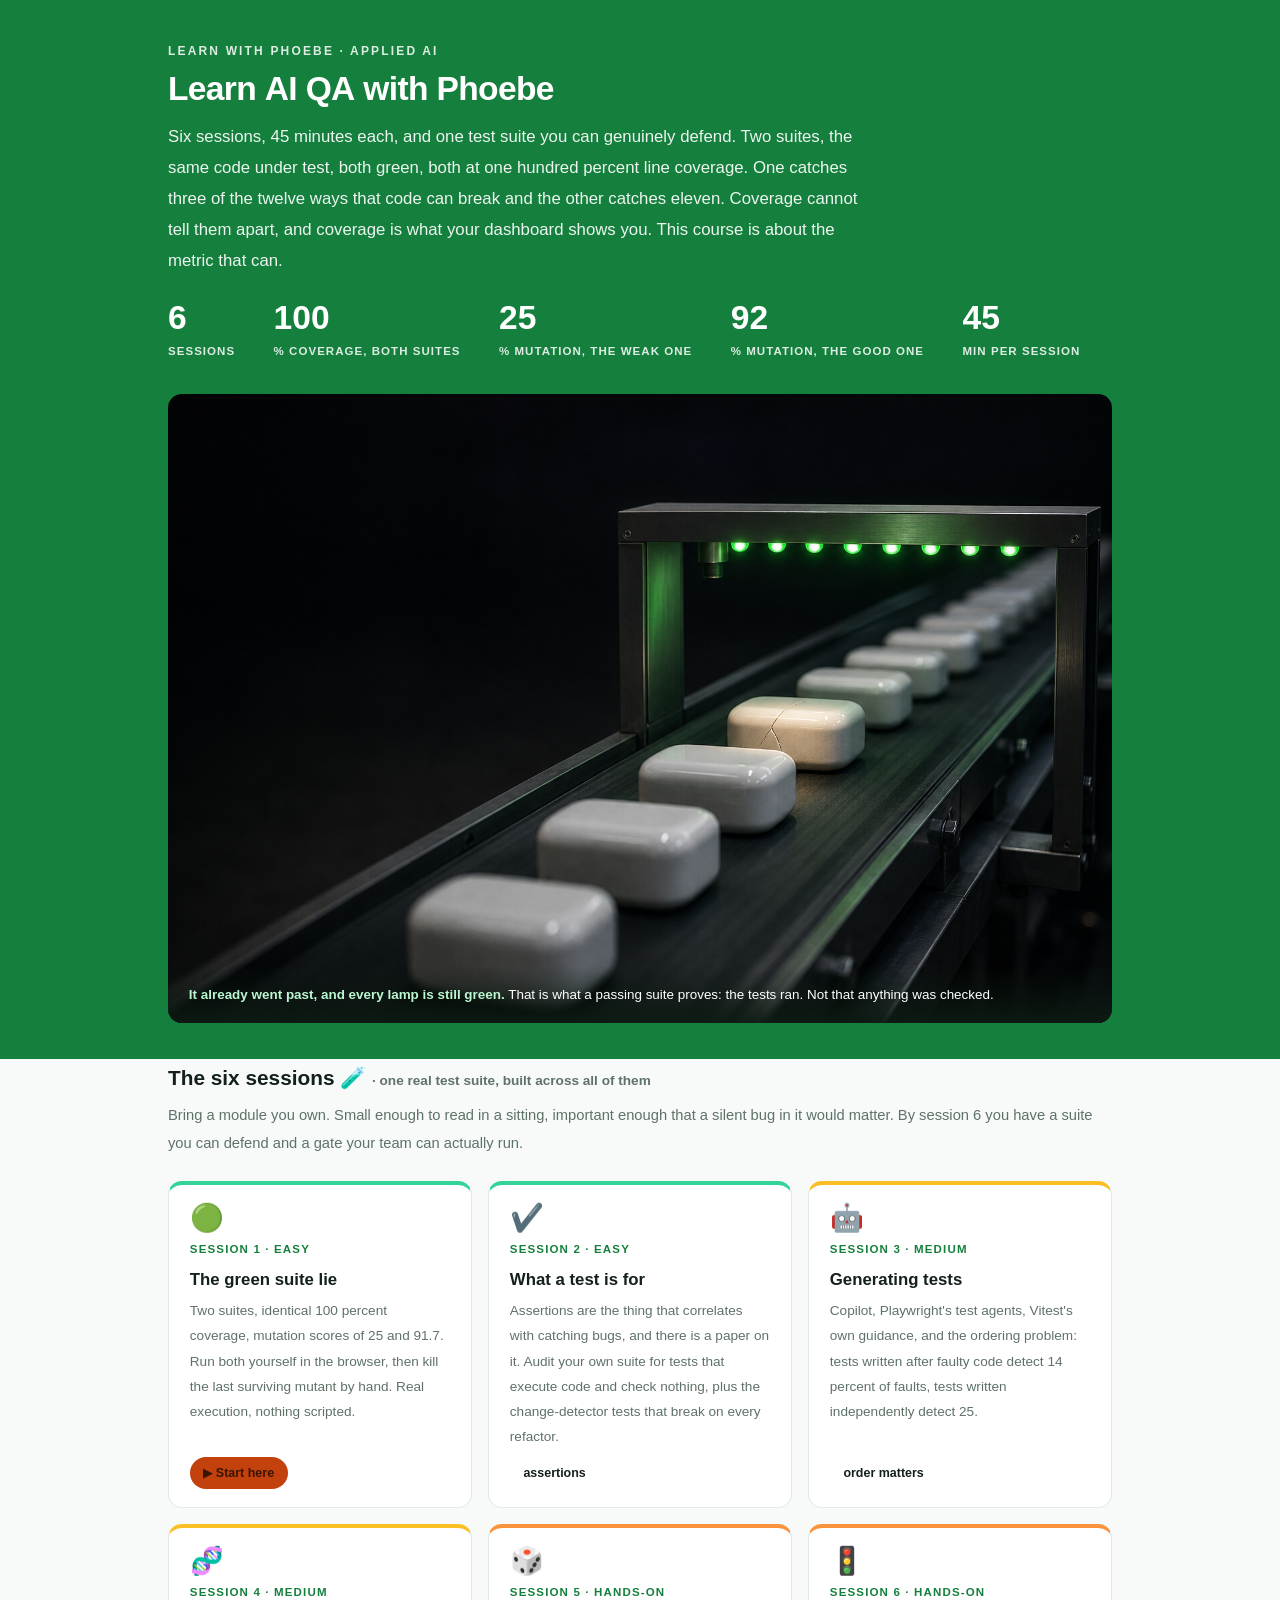
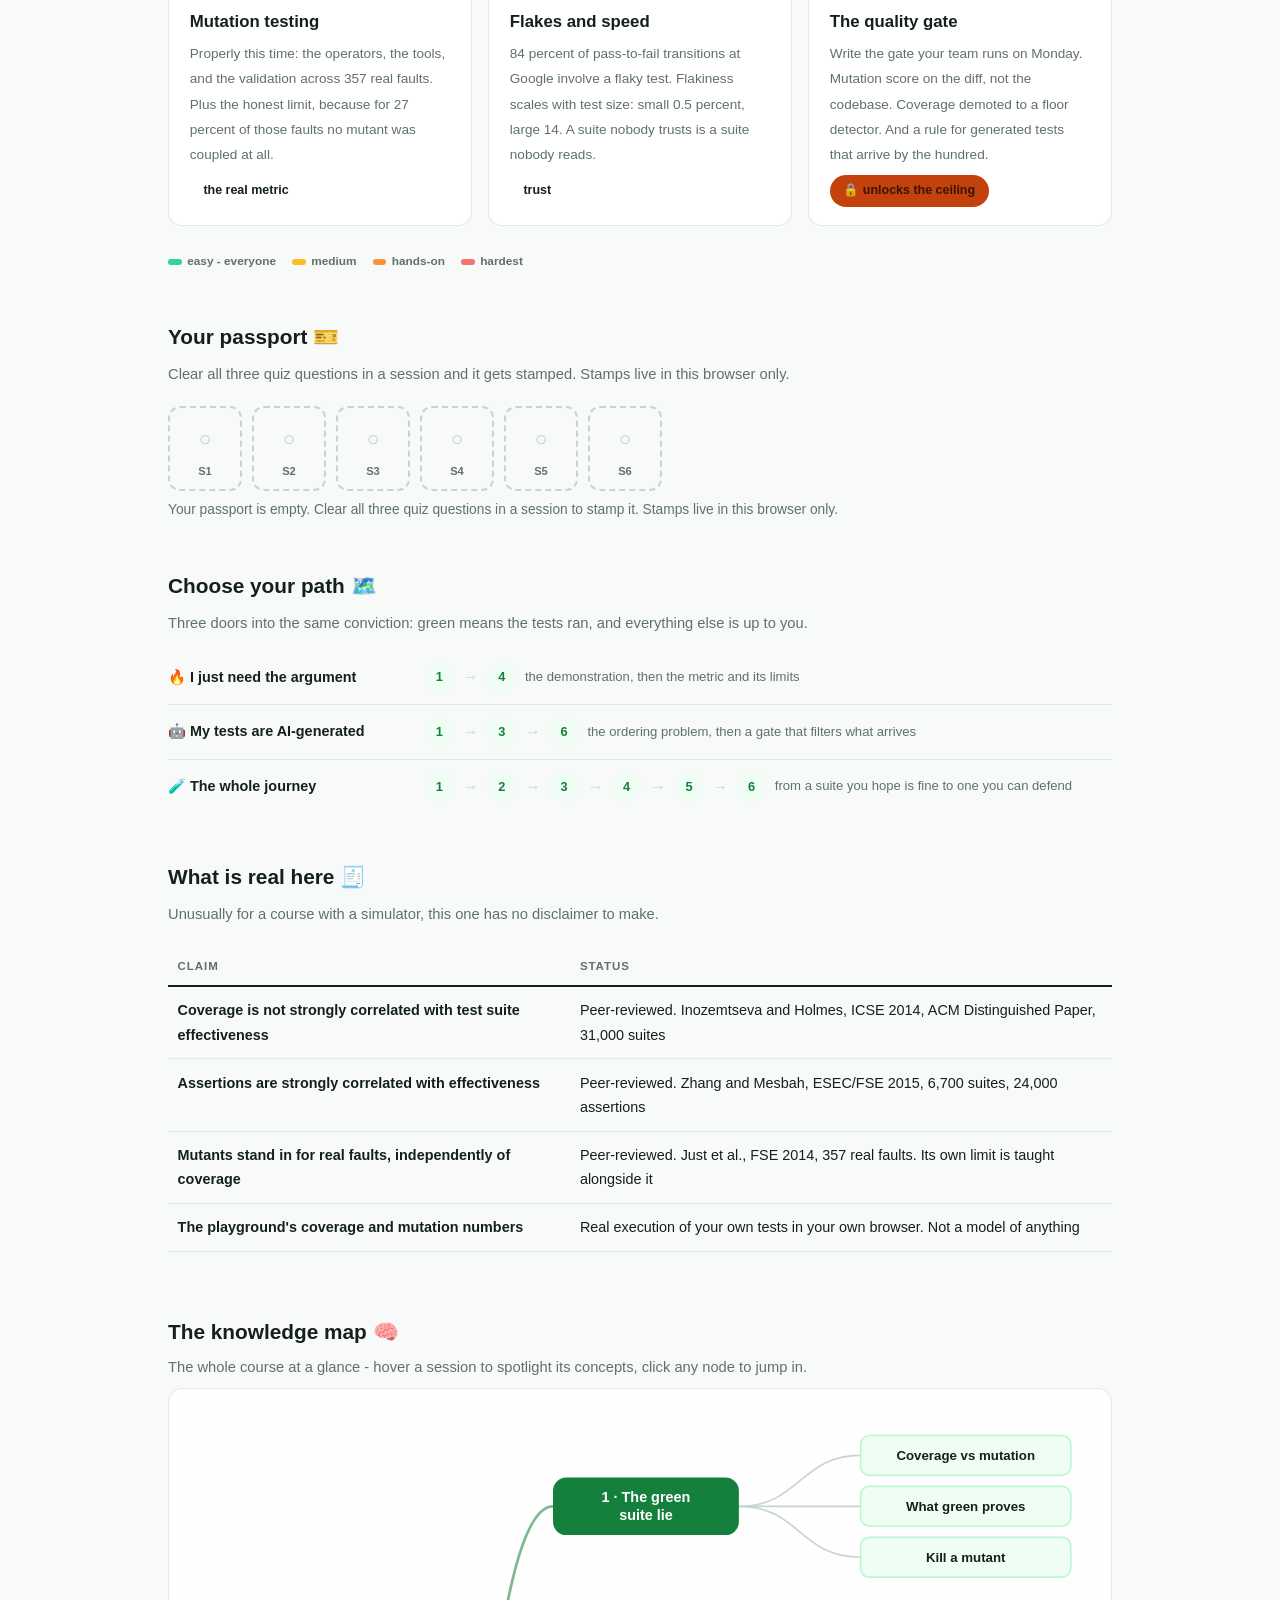
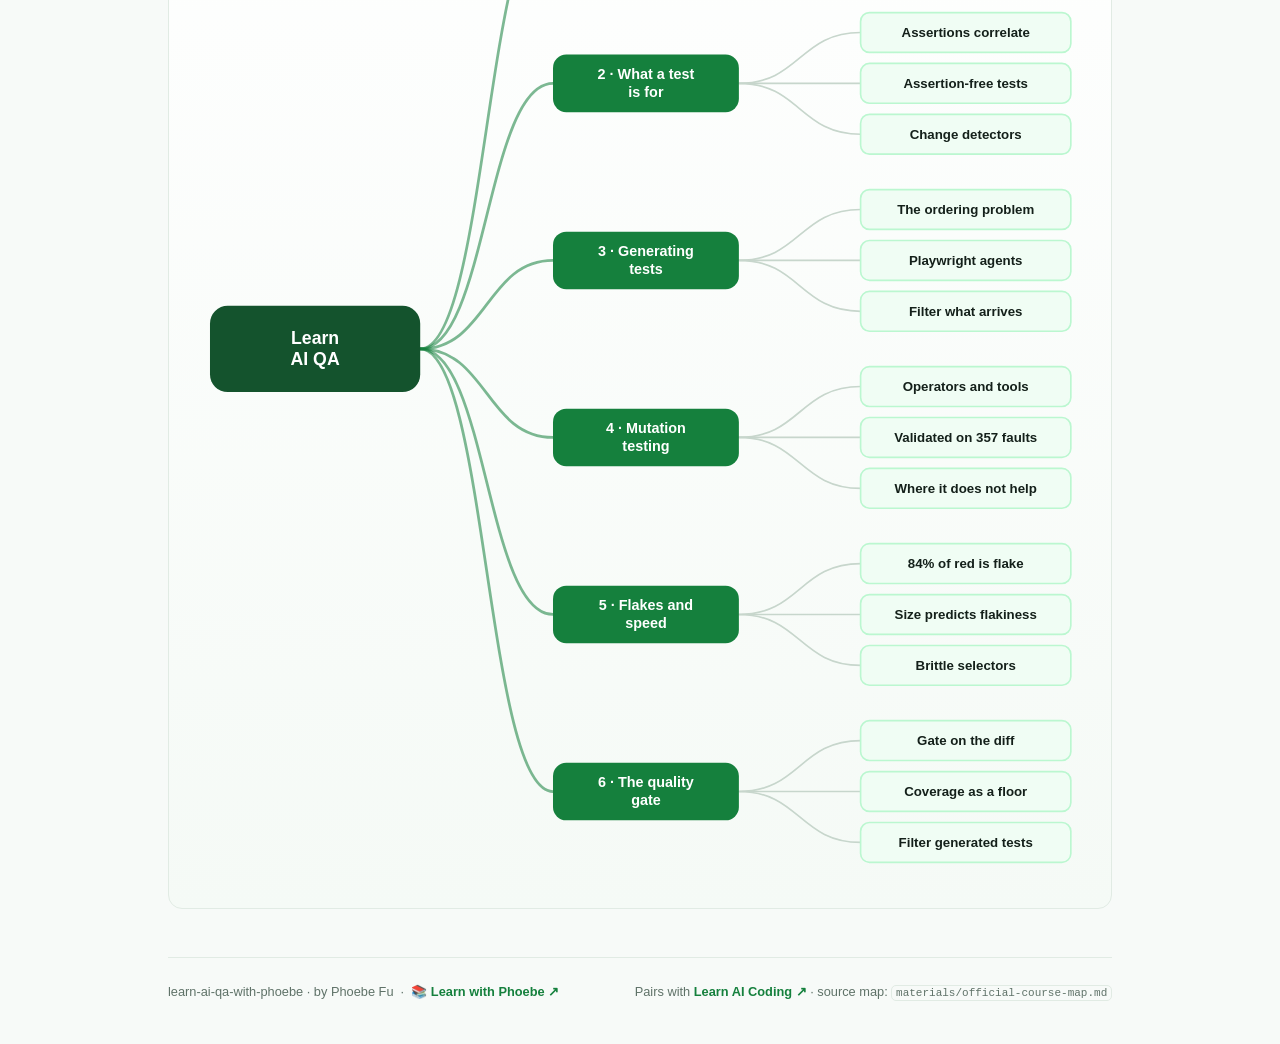
==== index.html @ 1905fdbf "Style .mono and .callout.warn, which markup used but no stylesheet defined An estate-wide sweep for " ====
<!DOCTYPE html>
<html lang="en">
<head>
<meta charset="UTF-8">
<meta name="viewport" content="width=device-width, initial-scale=1.0">
<!-- social:start -->
<meta name="description" content="Six sessions, one test suite you can actually defend. Two suites, identical 100 percent coverage, mutation scores of 25 and 92. Run real mutation testing in your browser. Free, by Phoebe Fu.">
<meta property="og:type" content="website">
<meta property="og:site_name" content="Learn with Phoebe">
<meta property="og:title" content="Learn AI QA with Phoebe">
<meta property="og:description" content="Six sessions, one test suite you can defend. Real mutation testing in your browser, no simulation.">
<meta property="og:url" content="https://phoebefu6.github.io/learn-ai-qa-with-phoebe/">
<meta property="og:image" content="https://phoebefu6.github.io/learn-ai-qa-with-phoebe/assets/og-cover.png">
<meta property="og:image:width" content="1200">
<meta property="og:image:height" content="630">
<meta name="twitter:card" content="summary_large_image">
<meta name="twitter:title" content="Learn AI QA with Phoebe">
<meta name="twitter:description" content="Identical coverage, wildly different suites. Run real mutation testing yourself.">
<meta name="twitter:image" content="https://phoebefu6.github.io/learn-ai-qa-with-phoebe/assets/og-cover.png">
<!-- social:end -->
<title>Learn AI QA with Phoebe</title>
<link rel="stylesheet" href="assets/style.css?v=3">
<style>

  .stats-row { display: flex; gap: 2.4rem; margin-top: 1.5rem; flex-wrap: wrap; }
  .stat b { display: block; font-size: 2.1rem; font-weight: 800; line-height: 1.05; font-variant-numeric: tabular-nums; }
  .stat span { font-size: .72rem; opacity: .85; text-transform: uppercase; letter-spacing: .09em; font-weight: 600; }

  .course-grid { display: grid; grid-template-columns: repeat(auto-fit, minmax(17rem, 1fr)); gap: 1rem; margin-top: 1.5rem; }
  .course-card {
    border: 1px solid var(--hairline);
    border-top: 4px solid var(--diff, var(--indigo));
    border-radius: var(--radius);
    padding: 1.2rem 1.3rem 1.1rem;
    display: flex;
    flex-direction: column;
    gap: .5rem;
    text-decoration: none;
    color: var(--ink);
    background: #fff;
    transition: box-shadow .15s ease, border-color .15s ease, transform .15s ease;
    position: relative;
  }
  .course-card:hover { border-color: var(--indigo-soft); border-top-color: var(--diff, var(--indigo)); box-shadow: 0 8px 28px rgba(21,128,61,.14); transform: translateY(-3px); }
  .course-card .cicon { font-size: 1.7rem; line-height: 1; }
  .course-card .cnum { font-size: .72rem; font-weight: 700; color: var(--indigo); text-transform: uppercase; letter-spacing: .1em; }
  .course-card h3 { font-size: 1.05rem; font-weight: 800; line-height: 1.3; }
  .course-card p { font-size: .85rem; color: var(--muted); flex: 1; }
  .course-card .meta { display: flex; gap: .4rem; flex-wrap: wrap; }

  .diff-legend { display: flex; gap: 1rem; margin-top: 1.6rem; font-size: .74rem; color: var(--muted); font-weight: 600; flex-wrap: wrap; }
  .diff-legend i { display: inline-block; width: .85rem; height: .35rem; border-radius: 999px; margin-right: .35rem; vertical-align: middle; }

  .paths { margin-top: 2.6rem; }
  .paths h2 { font-size: 1.3rem; font-weight: 800; margin-bottom: .3rem; }
  .paths .plede { color: var(--muted); font-size: .92rem; margin-bottom: .8rem; }
  .path { display: flex; gap: .55rem; align-items: center; padding: .75rem 0; border-bottom: .5px solid var(--hairline); flex-wrap: wrap; }
  .path:last-child { border-bottom: none; }
  .path b { min-width: 15.5rem; font-size: .9rem; }
  .path .pstep { background: var(--indigo-50); color: var(--indigo); border-radius: 999px; padding: .16rem .68rem; font-weight: 700; font-size: .8rem; text-decoration: none; transition: all .12s ease; }
  .path .pstep:hover { background: var(--indigo); color: #fff; }
  .path .parr { color: var(--faint); font-weight: 700; }

  .mm-section { margin-top: 1.6rem; }
  .mm-section h2 { font-size: 1.3rem; font-weight: 800; margin-bottom: .2rem; }
  .mm-section .mm-lede { color: var(--muted); font-size: .92rem; margin-bottom: .4rem; }
  .mm-wrap { border: 1px solid var(--hairline); border-radius: var(--radius); background: linear-gradient(180deg,#fff,#F5FAF6); padding: .6rem; overflow-x: auto; }
  .mm-svg { width: 100%; height: auto; display: block; max-width: 60rem; margin: 0 auto; min-width: 34rem; }
  .mm-link { cursor: pointer; text-decoration: none; }
  .mm-node rect { transition: opacity .15s ease, filter .15s ease; }
  .mm-node text { pointer-events: none; }
  .mm-link:hover .mm-node rect { filter: brightness(1.06); }
  .mm-edge { transition: opacity .15s ease; }

  .hero-art { position: relative; margin: 1.8rem 0 0; border-radius: var(--radius); overflow: hidden; background: #0D1A12; }
  .hero-art img { display: block; width: 100%; height: auto; }
  .hero-art figcaption {
    position: absolute; left: 0; right: 0; bottom: 0; padding: 1.1rem 1.3rem;
    background: linear-gradient(to top, rgba(13,26,18,.94), rgba(13,26,18,0));
    color: #fff; font-size: .84rem; line-height: 1.6;
  }
  .hero-art figcaption b { color: #BBF7D0; }
  @media (max-width: 720px) { .hero-art figcaption { position: static; background: #0D1A12; } }
</style>
</head>
<body>

<header class="masthead">
  <div class="wrap">
    <div class="eyebrow">Learn with Phoebe · Applied AI</div>
    <h1>Learn AI <span class="accent">QA</span> with Phoebe</h1>
    <p class="sub">Six sessions, 45 minutes each, and one test suite you can genuinely defend. Two suites, the same code under test, both green, both at one hundred percent line coverage. One catches three of the twelve ways that code can break and the other catches eleven. Coverage cannot tell them apart, and coverage is what your dashboard shows you. This course is about the metric that can.</p>
    <div class="stats-row">
      <div class="stat"><b data-count="6">6</b><span>sessions</span></div>
      <div class="stat"><b data-count="100">100</b><span>% coverage, both suites</span></div>
      <div class="stat"><b data-count="25">25</b><span>% mutation, the weak one</span></div>
      <div class="stat"><b data-count="92">92</b><span>% mutation, the good one</span></div>
      <div class="stat"><b data-count="45">45</b><span>min per session</span></div>
    </div>
    <figure class="hero-art">
      <img src="assets/hero.png" alt="An inspection conveyor carrying identical pale ceramic components. One of them has a fine crack across its face and has already passed under the sensor arch, whose indicator lamps are all still lit green.">
      <figcaption><b>It already went past, and every lamp is still green.</b> That is what a passing suite proves: the tests ran. Not that anything was checked.</figcaption>
    </figure>
  </div>
</header>

<main class="wrap">

  <section class="section">
    <div class="paths" style="margin-top:0">
      <h2>The six sessions 🧪 <span style="font-size:.85rem;font-weight:600;color:var(--muted)">· one real test suite, built across all of them</span></h2>
      <p class="plede">Bring a module you own. Small enough to read in a sitting, important enough that a silent bug in it would matter. By session 6 you have a suite you can defend and a gate your team can actually run.</p>
    </div>

    <div class="course-grid">
      <a class="course-card" href="courses/01-the-green-suite-lie.html" style="--diff:#34D399">
        <span class="cicon">🟢</span>
        <span class="cnum">Session 1 · easy</span>
        <h3>The green suite lie</h3>
        <p>Two suites, identical 100 percent coverage, mutation scores of 25 and 91.7. Run both yourself in the browser, then kill the last surviving mutant by hand. Real execution, nothing scripted.</p>
        <span class="meta"><span class="pill amber">▶ Start here</span></span>
      </a>
      <a class="course-card" href="courses/02-what-a-test-is-for.html" style="--diff:#34D399">
        <span class="cicon">✔️</span>
        <span class="cnum">Session 2 · easy</span>
        <h3>What a test is for</h3>
        <p>Assertions are the thing that correlates with catching bugs, and there is a paper on it. Audit your own suite for tests that execute code and check nothing, plus the change-detector tests that break on every refactor.</p>
        <span class="meta"><span class="pill">assertions</span></span>
      </a>
      <a class="course-card" href="courses/03-generating-tests.html" style="--diff:#FBBF24">
        <span class="cicon">🤖</span>
        <span class="cnum">Session 3 · medium</span>
        <h3>Generating tests</h3>
        <p>Copilot, Playwright's test agents, Vitest's own guidance, and the ordering problem: tests written after faulty code detect 14 percent of faults, tests written independently detect 25.</p>
        <span class="meta"><span class="pill">order matters</span></span>
      </a>
      <a class="course-card" href="courses/04-mutation-testing.html" style="--diff:#FBBF24">
        <span class="cicon">🧬</span>
        <span class="cnum">Session 4 · medium</span>
        <h3>Mutation testing</h3>
        <p>Properly this time: the operators, the tools, and the validation across 357 real faults. Plus the honest limit, because for 27 percent of those faults no mutant was coupled at all.</p>
        <span class="meta"><span class="pill">the real metric</span></span>
      </a>
      <a class="course-card" href="courses/05-flakes-and-speed.html" style="--diff:#FB923C">
        <span class="cicon">🎲</span>
        <span class="cnum">Session 5 · hands-on</span>
        <h3>Flakes and speed</h3>
        <p>84 percent of pass-to-fail transitions at Google involve a flaky test. Flakiness scales with test size: small 0.5 percent, large 14. A suite nobody trusts is a suite nobody reads.</p>
        <span class="meta"><span class="pill">trust</span></span>
      </a>
      <a class="course-card" href="courses/06-the-quality-gate.html" style="--diff:#FB923C">
        <span class="cicon">🚦</span>
        <span class="cnum">Session 6 · hands-on</span>
        <h3>The quality gate</h3>
        <p>Write the gate your team runs on Monday. Mutation score on the diff, not the codebase. Coverage demoted to a floor detector. And a rule for generated tests that arrive by the hundred.</p>
        <span class="meta"><span class="pill amber">🔒 unlocks the ceiling</span></span>
      </a>
    </div>

    <div class="diff-legend">
      <span><i style="background:#34D399"></i>easy - everyone</span>
      <span><i style="background:#FBBF24"></i>medium</span>
      <span><i style="background:#FB923C"></i>hands-on</span>
      <span><i style="background:#F87171"></i>hardest</span>
    </div>
  </section>

  <section class="section">
    <div class="paths" style="margin-top:0">
      <h2>Your passport 🎫</h2>
      <p class="plede">Clear all three quiz questions in a session and it gets stamped. Stamps live in this browser only.</p>
    </div>
    <div class="pp-strip"></div>
  </section>

  <section class="section">
    <div class="paths">
      <h2>Choose your path 🗺️</h2>
      <p class="plede">Three doors into the same conviction: green means the tests ran, and everything else is up to you.</p>
      <div class="path"><b>🔥 I just need the argument</b>
        <a class="pstep" href="courses/01-the-green-suite-lie.html">1</a><span class="parr">→</span>
        <a class="pstep" href="courses/04-mutation-testing.html">4</a>
        <span style="font-size:.82rem;color:var(--muted)">the demonstration, then the metric and its limits</span>
      </div>
      <div class="path"><b>🤖 My tests are AI-generated</b>
        <a class="pstep" href="courses/01-the-green-suite-lie.html">1</a><span class="parr">→</span>
        <a class="pstep" href="courses/03-generating-tests.html">3</a><span class="parr">→</span>
        <a class="pstep" href="courses/06-the-quality-gate.html">6</a>
        <span style="font-size:.82rem;color:var(--muted)">the ordering problem, then a gate that filters what arrives</span>
      </div>
      <div class="path"><b>🧪 The whole journey</b>
        <a class="pstep" href="courses/01-the-green-suite-lie.html">1</a><span class="parr">→</span>
        <a class="pstep" href="courses/02-what-a-test-is-for.html">2</a><span class="parr">→</span>
        <a class="pstep" href="courses/03-generating-tests.html">3</a><span class="parr">→</span>
        <a class="pstep" href="courses/04-mutation-testing.html">4</a><span class="parr">→</span>
        <a class="pstep" href="courses/05-flakes-and-speed.html">5</a><span class="parr">→</span>
        <a class="pstep" href="courses/06-the-quality-gate.html">6</a>
        <span style="font-size:.82rem;color:var(--muted)">from a suite you hope is fine to one you can defend</span>
      </div>
    </div>
  </section>

  <section class="section">
    <div class="paths" style="margin-top:0">
      <h2>What is real here 🧾</h2>
      <p class="plede">Unusually for a course with a simulator, this one has no disclaimer to make.</p>
    </div>
    <table class="clean">
      <tr><th>Claim</th><th>Status</th></tr>
      <tr><td>Coverage is not strongly correlated with test suite effectiveness</td><td>Peer-reviewed. Inozemtseva and Holmes, ICSE 2014, ACM Distinguished Paper, 31,000 suites</td></tr>
      <tr><td>Assertions are strongly correlated with effectiveness</td><td>Peer-reviewed. Zhang and Mesbah, ESEC/FSE 2015, 6,700 suites, 24,000 assertions</td></tr>
      <tr><td>Mutants stand in for real faults, independently of coverage</td><td>Peer-reviewed. Just et al., FSE 2014, 357 real faults. Its own limit is taught alongside it</td></tr>
      <tr><td>The playground's coverage and mutation numbers</td><td>Real execution of your own tests in your own browser. Not a model of anything</td></tr>
    </table>
  </section>

  <section class="section mm-section">
    <h2>The knowledge map 🧠</h2>
    <p class="mm-lede">The whole course at a glance - hover a session to spotlight its concepts, click any node to jump in.</p>
    <div class="mm-wrap"><div id="mindmap"></div></div>
  </section>

  <footer class="pagefoot">
    <span>learn-ai-qa-with-phoebe · by Phoebe Fu &nbsp;·&nbsp; 📚 <a href="https://phoebefu6.github.io/learn-with-phoebe/">Learn with Phoebe ↗</a></span>
    <span>Pairs with <a href="https://phoebefu6.github.io/learn-ai-coding-with-phoebe/">Learn AI Coding ↗</a> · source map: <span class="mono">materials/official-course-map.md</span></span>
  </footer>

</main>

<script>
window.MINDMAP_DATA = {
  title: "Learn\nAI QA",
  centerColor: "#14532D",
  sessions: [
    { label: "The green\nsuite lie", href: "courses/01-the-green-suite-lie.html", color: "#34D399",
      concepts: [ { label: "Coverage vs mutation", href: "courses/01-the-green-suite-lie.html" },
        { label: "What green proves", href: "courses/01-the-green-suite-lie.html" },
        { label: "Kill a mutant", href: "courses/01-the-green-suite-lie.html" } ] },
    { label: "What a test\nis for", href: "courses/02-what-a-test-is-for.html", color: "#34D399",
      concepts: [ { label: "Assertions correlate", href: "courses/02-what-a-test-is-for.html" },
        { label: "Assertion-free tests", href: "courses/02-what-a-test-is-for.html" },
        { label: "Change detectors", href: "courses/02-what-a-test-is-for.html" } ] },
    { label: "Generating\ntests", href: "courses/03-generating-tests.html", color: "#FBBF24",
      concepts: [ { label: "The ordering problem", href: "courses/03-generating-tests.html" },
        { label: "Playwright agents", href: "courses/03-generating-tests.html" },
        { label: "Filter what arrives", href: "courses/03-generating-tests.html" } ] },
    { label: "Mutation\ntesting", href: "courses/04-mutation-testing.html", color: "#FBBF24",
      concepts: [ { label: "Operators and tools", href: "courses/04-mutation-testing.html" },
        { label: "Validated on 357 faults", href: "courses/04-mutation-testing.html" },
        { label: "Where it does not help", href: "courses/04-mutation-testing.html" } ] },
    { label: "Flakes and\nspeed", href: "courses/05-flakes-and-speed.html", color: "#FB923C",
      concepts: [ { label: "84% of red is flake", href: "courses/05-flakes-and-speed.html" },
        { label: "Size predicts flakiness", href: "courses/05-flakes-and-speed.html" },
        { label: "Brittle selectors", href: "courses/05-flakes-and-speed.html" } ] },
    { label: "The quality\ngate", href: "courses/06-the-quality-gate.html", color: "#FB923C",
      concepts: [ { label: "Gate on the diff", href: "courses/06-the-quality-gate.html" },
        { label: "Coverage as a floor", href: "courses/06-the-quality-gate.html" },
        { label: "Filter generated tests", href: "courses/06-the-quality-gate.html" } ] }
  ]
};
</script>
<script src="assets/mindmap.js?v=1"></script>
<script src="assets/app.js?v=1"></script>
</body>
</html>
---- assets/style.css ----
/* learn-mcp-with-phoebe - editorial bold design system
   Accent: SQLite blue #15803D · Ink navy #14532D · Flagship: amber #C2410C
   (CSS var names still read --indigo/--amber; they hold SQL-blue values.) */

:root {
  --indigo: #15803D;
  --indigo-deep: #14532D;
  --indigo-mid: #22C55E;
  --indigo-soft: #BBF7D0;
  --indigo-50: #F0FDF4;
  --ink: #14201A;
  --muted: #5F7268;
  --faint: #C7D6CC;
  --hairline: #E1EBE4;
  --amber: #C2410C;
  --amber-ink: #3A1503;
  --amber-50: #FEF0E7;
  --paper: #F7FAF8;
  --code-bg: #0D1A12;
  --code-ink: #DCEBE1;
  --radius: 14px;
}

* { margin: 0; padding: 0; box-sizing: border-box; }

html { font-size: 16px; scroll-behavior: smooth; }
html.zoom-125 { font-size: 20px; }
html.zoom-150 { font-size: 24px; }

body {
  font-family: "Inter", -apple-system, BlinkMacSystemFont, "Segoe UI", Roboto, sans-serif;
  background: var(--paper);
  color: var(--ink);
  line-height: 1.85;
  font-feature-settings: "tnum";
}

.wrap { max-width: 62rem; margin: 0 auto; padding: 0 1.5rem; }

/* ---------- header band ---------- */
.masthead {
  background: var(--indigo);
  color: #fff;
  padding: 2.5rem 0 2.25rem;
}
.masthead .eyebrow {
  font-size: .75rem;
  letter-spacing: .18em;
  text-transform: uppercase;
  opacity: .85;
  font-weight: 600;
}
.masthead h1 {
  font-size: 2.1rem;
  line-height: 1.15;
  font-weight: 800;
  margin: .5rem 0 .75rem;
  letter-spacing: -.02em;
}
.masthead h1 .accent { color: inherit; }
.masthead .sub { font-size: 1.05rem; opacity: .92; max-width: 44rem; }

.chip-row { display: flex; flex-wrap: wrap; gap: .5rem; margin-top: 1.1rem; }
.chip {
  display: inline-flex;
  align-items: center;
  gap: .35rem;
  border-radius: 999px;
  padding: .25rem .8rem;
  font-size: .78rem;
  font-weight: 600;
  white-space: nowrap;
}
.chip.level { background: #fff; color: var(--indigo); }
.chip.audience { background: rgba(255,255,255,.16); color: #fff; border: 1px solid rgba(255,255,255,.35); }
.chip.time { background: var(--ink); color: #fff; font-variant-numeric: tabular-nums; }


/* ---------- toolbar ---------- */
.toolbar {
  position: sticky;
  top: 0;
  z-index: 40;
  background: rgba(255,255,255,.94);
  backdrop-filter: blur(6px);
  border-bottom: 1px solid var(--hairline);
  padding: .55rem 0;
}
.toolbar .wrap { display: flex; align-items: center; gap: .6rem; }
.toolbar .crumb { font-size: .8rem; color: var(--muted); font-weight: 600; margin-right: auto; }
.toolbar .crumb a { color: var(--indigo); text-decoration: none; }
.btn {
  border: 1px solid var(--hairline);
  background: #fff;
  color: var(--ink);
  border-radius: 999px;
  padding: .35rem .9rem;
  font-size: .78rem;
  font-weight: 600;
  cursor: pointer;
  font-family: inherit;
  transition: all .15s ease;
}
.btn:hover { border-color: var(--indigo); color: var(--indigo); }
.btn.primary { background: var(--indigo); border-color: var(--indigo); color: #fff; }
.btn.primary:hover { background: var(--indigo-deep); }

/* ---------- sections ---------- */
main { padding: 2.5rem 0 4rem; }

.section { margin-bottom: 2.8rem; }
.section-kicker { margin-bottom: 1rem; }
.section-kicker .klabel {
  display: block;
  font-size: .72rem;
  text-transform: uppercase;
  letter-spacing: .1em;
  color: var(--indigo);
  font-weight: 700;
  margin-bottom: .35rem;
}
.section-kicker h2 {
  font-size: 1.45rem;
  font-weight: 800;
  letter-spacing: -.01em;
  display: flex;
  align-items: center;
  gap: .7rem;
  flex-wrap: wrap;
}
.section-kicker .tag {
  border-radius: 999px;
  padding: .18rem .7rem;
  font-size: .7rem;
  font-weight: 700;
  text-transform: uppercase;
  letter-spacing: .08em;
}
.tag.concept { background: var(--indigo-50); color: var(--indigo); }
.tag.demo { background: var(--amber-50); color: var(--amber-ink); }
.tag.exercise { background: var(--ink); color: #fff; }

.lede { color: var(--muted); max-width: 46rem; margin-bottom: 1.4rem; line-height: 1.8; }

/* live vs self-study markers on cards */
.mode {
  font-size: .64rem;
  font-weight: 700;
  text-transform: uppercase;
  letter-spacing: .07em;
  padding: .14rem .6rem;
  border-radius: 999px;
  flex: none;
}
.mode.live { background: var(--indigo); color: #fff; }
.mode.self { background: #fff; color: var(--muted); border: 1px solid var(--hairline); }

/* ---------- accordions ---------- */
details.card {
  border: 1px solid var(--hairline);
  border-radius: var(--radius);
  margin-bottom: .8rem;
  overflow: hidden;
  background: #fff;
}
details.card[open] { border-color: var(--indigo-soft); box-shadow: 0 8px 28px rgba(21,128,61,.08); }
details.card summary {
  list-style: none;
  cursor: pointer;
  padding: 1rem 1.25rem;
  display: flex;
  align-items: center;
  gap: .75rem;
  font-weight: 700;
  font-size: 1.02rem;
  user-select: none;
}
details.card summary::-webkit-details-marker { display: none; }
details.card summary .dot {
  width: .6rem; height: .6rem;
  border-radius: 999px;
  background: var(--indigo);
  flex: none;
}
details.card summary .mini { margin-left: auto; font-size: .72rem; color: var(--muted); font-weight: 600; white-space: nowrap; }
details.card summary .caret { transition: transform .2s ease; color: var(--indigo); font-size: .8rem; }
details.card[open] summary .caret { transform: rotate(90deg); }
details.card .body { padding: 0 1.25rem 1.4rem; border-top: 1px solid var(--hairline); padding-top: 1.15rem; }
details.card .body p { margin-bottom: 1.05rem; max-width: 48rem; }
details.card .body p:last-child { margin-bottom: 0; }
details.card .body ul, details.card .body ol { margin: 0 0 1.1rem 1.2rem; max-width: 47rem; }
details.card .body li { margin-bottom: .65rem; }
details.card .body h4 { font-size: .95rem; font-weight: 700; margin: 1.1rem 0 .45rem; }
details.card .body h4:first-child { margin-top: 0; }

/* ---------- pills & legends ---------- */
.legend { display: flex; flex-wrap: wrap; gap: .5rem; margin: 0 0 1.2rem; }
.pill {
  display: inline-flex;
  align-items: center;
  gap: .4rem;
  border-radius: 999px;
  padding: .28rem .85rem;
  font-size: .78rem;
  font-weight: 600;
}
.pill.solid { background: var(--indigo); color: #fff; }
.pill.light { background: var(--indigo-50); color: var(--indigo); }
.pill.inkpill { background: var(--ink); color: #fff; }
.pill.amber, .pill.peach { background: var(--amber); color: var(--amber-ink); }
.pill.bare { color: var(--faint); }

/* ---------- 4D grid ---------- */
.grid-2 { display: grid; grid-template-columns: repeat(auto-fit, minmax(15rem, 1fr)); gap: .8rem; margin: .5rem 0 1rem; }
.d-card {
  border: 1px solid var(--hairline);
  border-left: 4px solid var(--indigo);
  border-radius: 10px;
  padding: 1rem 1.1rem;
}
.d-card h4 { font-size: .95rem; margin-bottom: .3rem; }
.d-card h4 .lead-letter { color: var(--indigo); }
.d-card p { font-size: .86rem; color: var(--muted); margin: 0; }

/* ---------- tables ---------- */
table.clean { width: 100%; border-collapse: collapse; font-size: .9rem; margin: .4rem 0 1rem; }
table.clean th {
  text-align: left;
  font-size: .72rem;
  text-transform: uppercase;
  letter-spacing: .08em;
  color: var(--muted);
  padding: .5rem .6rem;
  border-bottom: 2px solid var(--ink);
}
table.clean td { padding: .7rem .6rem; border-bottom: .5px solid var(--hairline); vertical-align: top; line-height: 1.7; }
table.clean td:first-child { font-weight: 600; }

/* ---------- prompt boxes ---------- */
.prompt-box {
  position: relative;
  background: var(--code-bg);
  color: var(--code-ink);
  border-radius: var(--radius);
  padding: 1.1rem 1.2rem;
  margin: 1rem 0 1.2rem;
  font-family: "SF Mono", ui-monospace, Menlo, Consolas, monospace;
  font-size: .84rem;
  line-height: 1.65;
  white-space: pre-wrap;
  word-break: break-word;
}
.prompt-box .label {
  position: absolute;
  top: -0.7rem;
  left: 1rem;
  background: var(--indigo);
  color: #fff;
  font-family: "Inter", -apple-system, sans-serif;
  font-size: .68rem;
  font-weight: 700;
  letter-spacing: .06em;
  text-transform: uppercase;
  border-radius: 999px;
  padding: .15rem .7rem;
}
.prompt-box.bad .label { background: var(--faint); color: var(--ink); }
.prompt-box.good .label { background: var(--amber); color: var(--amber-ink); }
.copy-btn {
  position: absolute;
  top: .7rem;
  right: .7rem;
  background: rgba(255,255,255,.1);
  border: 1px solid rgba(255,255,255,.25);
  color: #fff;
  border-radius: 999px;
  padding: .25rem .8rem;
  font-size: .72rem;
  font-weight: 600;
  cursor: pointer;
  font-family: "Inter", -apple-system, sans-serif;
  transition: background .15s ease;
}
.copy-btn:hover { background: rgba(255,255,255,.22); }
.copy-btn.copied { background: var(--amber); border-color: var(--amber); color: var(--amber-ink); }

/* ---------- demo steps ---------- */
.steps { counter-reset: step; margin: .6rem 0 1rem; }
.step {
  display: flex;
  gap: .9rem;
  padding: .85rem 0;
  border-bottom: .5px solid var(--hairline);
}
.step:last-child { border-bottom: none; }
.step::before {
  counter-increment: step;
  content: counter(step);
  flex: none;
  width: 1.7rem; height: 1.7rem;
  border-radius: 999px;
  background: var(--indigo-50);
  color: var(--indigo);
  font-weight: 700;
  font-size: .85rem;
  display: inline-flex;
  align-items: center;
  justify-content: center;
  margin-top: .1rem;
}
.step p { margin: 0; }

/* ---------- callouts ---------- */
.callout {
  border-radius: var(--radius);
  padding: 1rem 1.2rem;
  margin: 1rem 0;
  font-size: .92rem;
}
.callout.tip { background: var(--indigo-50); border-left: 4px solid var(--indigo); }
.callout.win { background: var(--amber-50); border-left: 4px solid var(--amber); }
.callout strong:first-child { display: block; margin-bottom: .2rem; }

.callout.example {
  background: #FFFFFF;
  border: 1px solid var(--hairline);
  border-left: 4px solid var(--amber);
  font-size: .9rem;
}
.callout.example .ex-pill {
  display: inline-block;
  background: var(--amber);
  color: var(--amber-ink);
  border-radius: 999px;
  padding: .15rem .7rem;
  font-size: .68rem;
  font-weight: 700;
  text-transform: uppercase;
  letter-spacing: .06em;
  margin-bottom: .5rem;
}
.callout.example p { margin: 0 0 .75rem; max-width: 47rem; }
.callout.example p:last-child { margin-bottom: 0; }
.callout.example ul { margin: 0 0 0 1.1rem; max-width: 46rem; }
.callout.example li { margin-bottom: .6rem; }
.callout.example li:last-child { margin-bottom: 0; }

/* ---------- zoomable figures ---------- */
figure.zoomable {
  border: 1px solid var(--hairline);
  border-radius: var(--radius);
  padding: 1.2rem;
  margin: 1rem 0 1.4rem;
  cursor: zoom-in;
  transition: box-shadow .15s ease;
  background: #fff;
}
figure.zoomable:hover { box-shadow: 0 8px 28px rgba(21,128,61,.12); }
figure.zoomable svg, figure.zoomable img { width: 100%; height: auto; display: block; }
figure.zoomable figcaption {
  margin-top: .6rem;
  font-size: .76rem;
  color: var(--muted);
  font-weight: 600;
  display: flex;
  align-items: center;
  gap: .4rem;
}

.lightbox {
  position: fixed;
  inset: 0;
  z-index: 100;
  background: rgba(20,32,26,.9);
  display: none;
  align-items: center;
  justify-content: center;
  padding: 3vh 3vw;
  cursor: zoom-out;
}
.lightbox.open { display: flex; }
.lightbox .inner {
  background: #fff;
  border-radius: var(--radius);
  padding: 2rem;
  max-width: 94vw;
  max-height: 92vh;
  overflow: auto;
}
.lightbox .inner svg, .lightbox .inner img { width: min(88vw, 70rem); height: auto; }
.lightbox .close-hint {
  position: fixed;
  top: 1rem; right: 1.4rem;
  color: #fff;
  font-size: .8rem;
  font-weight: 600;
  opacity: .8;
}

/* ---------- courses covered ---------- */
.covered { border: 1px solid var(--hairline); border-radius: var(--radius); overflow: hidden; }
.covered-row {
  display: flex;
  align-items: baseline;
  gap: .8rem;
  padding: .75rem 1.1rem;
  border-bottom: .5px solid var(--hairline);
  font-size: .9rem;
}
.covered-row:last-child { border-bottom: none; }
.covered-row .status { flex: none; }
.covered-row .name { font-weight: 600; }
.covered-row .note { margin-left: auto; color: var(--muted); font-size: .78rem; text-align: right; }

/* ---------- cheat sheet footer ---------- */
.cheat {
  background: var(--ink);
  color: #fff;
  border-radius: var(--radius);
  padding: 1.6rem 1.6rem 1.3rem;
  margin-top: 3rem;
}
.cheat h3 { font-size: 1.1rem; margin-bottom: 1rem; }
.cheat h3 span { color: var(--indigo-soft); }
.cheat .grid-2 { gap: 1rem; }
.cheat .cheat-item { border-left: 3px solid var(--indigo-mid); padding-left: .8rem; }
.cheat .cheat-item b { display: block; font-size: .85rem; color: var(--indigo-soft); }
.cheat .cheat-item span { font-size: .82rem; opacity: .85; }

footer.pagefoot {
  border-top: 1px solid var(--hairline);
  margin-top: 3rem;
  padding: 1.4rem 0 2.5rem;
  font-size: .8rem;
  color: var(--muted);
  display: flex;
  justify-content: space-between;
  flex-wrap: wrap;
  gap: .8rem;
}
footer.pagefoot a { color: var(--indigo); text-decoration: none; font-weight: 600; }

/* ---------- wayfinding: reading progress + section dots + part numbers ---------- */

#progress-bar {
  position: fixed;
  top: 0; left: 0;
  height: 3px;
  width: 0;
  background: linear-gradient(90deg, var(--indigo), var(--amber));
  z-index: 90;
}

.pagenav {
  position: fixed;
  right: 1.1rem;
  top: 50%;
  transform: translateY(-50%);
  z-index: 50;
  display: flex;
  flex-direction: column;
  gap: .55rem;
}
.pagenav a {
  width: .68rem; height: .68rem;
  border-radius: 999px;
  background: #fff;
  border: 2px solid var(--faint);
  display: block;
  position: relative;
  transition: all .15s ease;
}
.pagenav a:hover { border-color: var(--indigo); transform: scale(1.3); }
.pagenav a.active { background: var(--indigo); border-color: var(--indigo); }
.pagenav a .nlabel {
  position: absolute;
  right: 1.4rem;
  top: 50%;
  transform: translateY(-50%);
  background: var(--ink);
  color: #fff;
  font-size: .7rem;
  font-weight: 600;
  padding: .22rem .65rem;
  border-radius: 6px;
  white-space: nowrap;
  opacity: 0;
  pointer-events: none;
  transition: opacity .15s ease;
}
.pagenav a:hover .nlabel { opacity: 1; }
@media (max-width: 74rem) { .pagenav { display: none; } }

main { counter-reset: partnum -1; }
.section .section-kicker { position: relative; }
.section .section-kicker::before {
  counter-increment: partnum;
  content: counter(partnum, decimal-leading-zero);
  position: absolute;
  right: 0;
  top: -1.2rem;
  font-size: 4.4rem;
  font-weight: 800;
  color: var(--indigo-50);
  line-height: 1;
  font-variant-numeric: tabular-nums;
  pointer-events: none;
  z-index: 0;
}
.section .section-kicker > * { position: relative; z-index: 1; }

details.card summary { transition: background .15s ease; }
details.card summary:hover { background: #F5FAF6; }

/* ---------- journey strip: you are here in the series ---------- */
.journey {
  display: flex;
  align-items: center;
  gap: .45rem;
  margin-top: 1.1rem;
  flex-wrap: wrap;
}
.journey .jlabel { font-size: .7rem; font-weight: 700; text-transform: uppercase; letter-spacing: .09em; opacity: .8; margin-right: .3rem; }
.journey a {
  width: 1.7rem; height: 1.7rem;
  border-radius: 999px;
  display: inline-flex;
  align-items: center;
  justify-content: center;
  font-size: .8rem;
  font-weight: 700;
  text-decoration: none;
  color: #fff;
  border: 1.5px solid rgba(255,255,255,.45);
  transition: all .15s ease;
  font-variant-numeric: tabular-nums;
}
.journey a:hover { border-color: #fff; transform: scale(1.12); }
.journey a.here { background: #fff; color: var(--indigo); border-color: #fff; }
.journey a.dd-chip { width: auto; border-radius: 999px; padding: 0 .7rem; font-size: .72rem; }

/* ---------- check-yourself quiz ---------- */
.quiz-q {
  border: 1px solid var(--hairline);
  border-radius: var(--radius);
  padding: 1.1rem 1.25rem 1rem;
  margin-bottom: .9rem;
  background: #fff;
}
.quiz-q .qtext { font-weight: 700; margin-bottom: .7rem; }
.quiz-q .qopt {
  display: block;
  width: 100%;
  text-align: left;
  background: #fff;
  border: 1px solid var(--hairline);
  border-radius: 10px;
  padding: .6rem .9rem;
  margin-bottom: .5rem;
  font-size: .9rem;
  font-family: inherit;
  color: var(--ink);
  cursor: pointer;
  transition: all .15s ease;
}
.quiz-q .qopt:hover { border-color: var(--indigo); background: var(--indigo-50); }
.quiz-q .qopt.correct { background: var(--indigo); border-color: var(--indigo); color: #fff; font-weight: 600; }
.quiz-q .qopt.correct::after { content: "  ✓"; }
.quiz-q .qopt.wrong { background: #FEF2F2; border-color: #FCA5A5; color: #991B1B; animation: qshake .3s ease; }
.quiz-q .qopt.wrong::after { content: "  ✗ try again"; font-size: .78rem; }
.quiz-q .qopt:disabled { cursor: default; }
.quiz-q .qwhy {
  display: none;
  background: var(--amber-50);
  border-left: 4px solid var(--amber);
  border-radius: 8px;
  padding: .6rem .9rem;
  font-size: .86rem;
  margin-top: .3rem;
}
.quiz-q.answered .qwhy { display: block; }
@keyframes qshake {
  0%, 100% { transform: translateX(0); }
  25% { transform: translateX(-5px); }
  75% { transform: translateX(5px); }
}
.quiz-score { font-weight: 700; color: var(--indigo); margin-top: .4rem; }

@media (prefers-reduced-motion: reduce) {
  .quiz-q .qopt.wrong { animation: none; }
  .journey a:hover { transform: none; }
}

/* ---------- micro-interactions (react-bits inspired, vanilla) ---------- */

/* BlurText: staggered word reveal on the masthead headline */
.masthead h1 .bw {
  display: inline-block;
  opacity: 0;
  filter: blur(8px);
  transform: translateY(.35em);
  animation: bw-in .7s cubic-bezier(.22,.9,.35,1) forwards;
  animation-delay: var(--bw-delay, 0s);
}
@keyframes bw-in {
  to { opacity: 1; filter: blur(0); transform: translateY(0); }
}

/* SpotlightCard: cursor-following highlight on accordion cards */
details.card { position: relative; }
details.card::after {
  content: "";
  position: absolute;
  inset: 0;
  pointer-events: none;
  opacity: 0;
  transition: opacity .3s ease;
  background: radial-gradient(320px circle at var(--mx, 50%) var(--my, 50%), rgba(21,128,61,.09), transparent 65%);
}
details.card:hover::after { opacity: 1; }

/* ScrollReveal: sections rise in as they enter the viewport */
.js-reveal .section {
  opacity: 0;
  transform: translateY(16px);
  transition: opacity .6s ease, transform .6s cubic-bezier(.22,.9,.35,1);
}
.js-reveal .section.revealed { opacity: 1; transform: none; }

@media (prefers-reduced-motion: reduce) {
  .masthead h1 .bw { animation: none; opacity: 1; filter: none; transform: none; }
  details.card::after { display: none; }
  .js-reveal .section { opacity: 1; transform: none; transition: none; }
}

@media (max-width: 40rem) {
  .masthead h1 { font-size: 1.6rem; }
  
  .toolbar .crumb { display: none; }
}

@media print {
  .toolbar, .copy-btn { display: none; }
  details.card { border: 1px solid #ccc; }
}

/* ---------- live SQL playground (sql-live.js) ---------- */
.sqlbox {
  border: 1px solid var(--hairline);
  border-radius: var(--radius);
  background: #fff;
  overflow: hidden;
  margin: 1rem 0 1.4rem;
  box-shadow: 0 8px 28px rgba(21,128,61,.06);
}
.sql-bar {
  display: flex; align-items: center; gap: .5rem;
  padding: .5rem .8rem;
  background: var(--indigo-deep);
  color: #fff;
}
.sql-dot { width: .6rem; height: .6rem; border-radius: 999px; background: var(--amber); flex: none; }
.sql-title { font-size: .76rem; font-weight: 600; letter-spacing: .02em; opacity: .92; }
.sql-spacer { margin-left: auto; }
.sql-btn {
  border: 1px solid rgba(255,255,255,.28);
  background: rgba(255,255,255,.08);
  color: #fff;
  border-radius: 999px;
  padding: .26rem .8rem;
  font-size: .74rem; font-weight: 700; cursor: pointer;
  font-family: inherit; transition: all .14s ease; white-space: nowrap;
}
.sql-btn:hover { background: rgba(255,255,255,.2); }
.sql-btn.sql-run { background: var(--amber); color: var(--amber-ink); border-color: var(--amber); }
.sql-btn.sql-run:hover { filter: brightness(1.05); }
.sql-label {
  display: block;
  font-size: .64rem; text-transform: uppercase; letter-spacing: .09em;
  font-weight: 700; color: var(--muted);
  padding: .6rem .9rem .2rem;
}
.sql-code-wrap { border-bottom: 1px solid var(--hairline); }
.sql-code {
  width: 100%;
  border: none; outline: none; resize: vertical;
  padding: .35rem .9rem .9rem;
  font-family: "SF Mono", "JetBrains Mono", Menlo, Consolas, monospace;
  font-size: .86rem; line-height: 1.6;
  color: var(--ink); background: #fff;
  tab-size: 2;
}
.sql-out { padding: .2rem .9rem 1rem; overflow-x: auto; }
.sql-tablewrap { overflow-x: auto; }
table.sql-table { width: 100%; border-collapse: collapse; font-size: .84rem; margin: .3rem 0 .1rem; }
table.sql-table th {
  text-align: left; text-transform: uppercase; letter-spacing: .05em;
  font-size: .68rem; color: var(--indigo); font-weight: 800;
  padding: .35rem .6rem; border-bottom: 2px solid var(--indigo-50); white-space: nowrap;
}
table.sql-table td {
  padding: .32rem .6rem; border-bottom: .5px solid var(--hairline);
  font-variant-numeric: tabular-nums; white-space: nowrap;
}
table.sql-table tr:last-child td { border-bottom: none; }
.sql-null { color: var(--faint); font-style: italic; font-size: .78rem; }
.sql-note { font-size: .74rem; color: var(--muted); margin: .5rem 0 0; font-weight: 600; }
.sql-hint { font-weight: 500; font-style: italic; }
.sql-err {
  font-size: .82rem; color: #991B1B; background: #FEF2F2;
  border: 1px solid #FCA5A5; border-radius: 8px;
  padding: .55rem .75rem; margin: .4rem 0 0;
  font-family: "SF Mono", Menlo, monospace;
}
.sql-cap { font-size: .78rem; color: var(--muted); padding: 0 .9rem .8rem; }
.sqlbox.sql-had-err .sql-bar { background: #7f1d1d; }


@keyframes mcpIn { from { opacity: 0; transform: translateY(6px); } to { opacity: 1; transform: none; } }


@media (max-width: 640px) {  }


@media (max-width: 640px) {
  
  
}

/* === LWP-PATCH v2 === */
/* palette-agnostic aliases: 75 repos use --indigo/--amber, 1 uses --pine/--clay */
:root {
  --pv-accent: var(--indigo, var(--pine, #334155));
  --pv-flag: var(--amber, var(--clay, #B45309));
  --pv-flag-50: var(--amber-50, var(--clay-50, #FEF3E2));
}

/* ============================================================
   v2 - readable on a phone + reading modes
   Layout only. No palette tokens are changed.
   ============================================================ */

/* --- skip link --- */
.skip-link {
  position: absolute; left: -9999px; top: 0; z-index: 200;
  background: var(--pv-accent); color: #fff;
  padding: .7rem 1.1rem; border-radius: 0 0 var(--radius) 0;
  font-weight: 700; font-size: .85rem; text-decoration: none;
}
.skip-link:focus { left: 0; }

/* --- visible keyboard focus everywhere --- */
:focus-visible {
  outline: 3px solid var(--pv-flag);
  outline-offset: 2px;
  border-radius: 4px;
}

/* --- diagrams: hold authored width, scroll instead of shrinking --- */
.figscroll { overflow-x: auto; -webkit-overflow-scrolling: touch; overscroll-behavior-x: contain; }
.figscroll::-webkit-scrollbar { height: 6px; }
.figscroll::-webkit-scrollbar-thumb { background: var(--faint); border-radius: 3px; }

/* --- tables: scroll container + sticky row label --- */
.tablescroll { overflow-x: auto; -webkit-overflow-scrolling: touch; border-radius: var(--radius); }

/* --- section contents counter --- */
.sec-meta {
  display: block; margin-top: .3rem;
  font-size: .72rem; font-weight: 700; letter-spacing: .06em;
  text-transform: uppercase; color: var(--muted);
  font-variant-numeric: tabular-nums;
}

/* --- study-mode switch --- */
.btn.mode-on { background: var(--pv-flag); border-color: var(--pv-flag); color: #fff; }

/* --- deep-linked card gets a moment of emphasis --- */
details.card.linked { border-color: var(--pv-flag); box-shadow: 0 0 0 3px var(--pv-flag-50); }

@media (max-width: 820px) {
  /* labels keep the size they were drawn at; the figure scrolls */
  figure.zoomable svg { min-width: 820px; }
  .figscroll .mm-svg, .mindmap svg { min-width: 840px; }

  table.clean { min-width: 620px; }
  table.clean th:first-child,
  table.clean td:first-child {
    position: sticky; left: 0; background: #fff;
    box-shadow: 1px 0 0 var(--hairline);
  }

  pre, .prompt-box { overflow-x: auto; }

  /* 44px tap targets */
  details.card summary { min-height: 44px; }
  .qopt { min-height: 44px; display: flex; align-items: center; padding: .7rem .9rem; }
  .toolbar .btn, .pagefoot a { min-height: 44px; display: inline-flex; align-items: center; }
}

@media (max-width: 640px) {
  /* long inline code tokens and nowrap chips are the two things that still
     forced the page sideways below 640px: let them break rather than push
     the layout. Inside the media query only - desktop is untouched. */
  :not(pre) > code, .prompt-box span, code span,
  p span, li span, td span { overflow-wrap: anywhere; word-break: break-word; }
  .chip, .syn-chip, .pill, .mode, .tag { white-space: normal; max-width: 100%; }

  
  
  .chip-row, .legend { flex-wrap: wrap; }
  .journey { flex-wrap: wrap; row-gap: .45rem; }
}

/* --- print: a session should print as a complete handout --- */
@media print {
  .pagenav, #progress-bar, .skip-link, .journey, .lightbox { display: none !important; }
  details.card > .body { display: block !important; }
  details.card, figure, table.clean, .callout { break-inside: avoid; page-break-inside: avoid; }
  figure.zoomable svg { min-width: 0; max-width: 100%; }
  .figscroll, .tablescroll { overflow: visible; }
  a[href^="http"]::after { content: " (" attr(href) ")"; font-size: .72rem; color: #555; }
}

/* swipe hint: own line, only when the diagram really does scroll */
figure.zoomable.can-scroll figcaption { flex-wrap: wrap; }
figure.zoomable.can-scroll figcaption::after {
  content: "swipe the diagram \2192";
  flex: 0 0 100%;
  margin-top: .2rem;
  font-size: .72rem;
  font-weight: 700;
  letter-spacing: .04em;
  color: var(--pv-flag);
}
/* === /LWP-PATCH === */


/* ============================================================
   LWP WIDGET KIT v1 - wipe / hotspot / tick / tryrow / stakes
   / scorecard / passport. Self-theming off the course :root.
   ============================================================ */

/* --- shared shell --------------------------------------- */
.wk {
  margin: 26px 0;
  border: 1px solid var(--hairline);
  border-radius: var(--radius);
  background: #fff;
  box-shadow: 0 2px 10px rgba(0,0,0,.03);
  overflow: hidden;
}
.wk-head {
  display: flex; align-items: center; gap: 10px;
  padding: 12px 16px;
  background: var(--indigo-50);
  border-bottom: 1px solid var(--hairline);
}
.wk-head b {
  font-size: 0.74rem; font-weight: 800; letter-spacing: .07em;
  text-transform: uppercase; color: var(--indigo-deep);
}
.wk-head .wk-hint { font-size: 0.82rem; color: var(--muted); }
.wk-body { padding: 18px 16px; }
.wk-foot {
  padding: 10px 16px; border-top: 1px dashed var(--hairline);
  font-size: 0.82rem; color: var(--muted); background: var(--paper);
}

/* --- 1. wipe: draggable before/after ------------------- */
.wipe { position: relative; user-select: none; touch-action: none; }
.wipe-panes { position: relative; overflow: hidden; border-radius: 10px; }
.wipe-a, .wipe-b { padding: 18px 20px; font-size: 0.92rem; line-height: 1.75; }
.wipe-a { background: #FEF2F2; border: 1px solid #FCA5A5; border-radius: 10px; }
.wipe-b {
  position: absolute; inset: 0;
  background: var(--indigo-50); border: 1px solid var(--indigo-soft);
  border-radius: 10px;
  clip-path: inset(0 0 0 var(--wx, 50%));
}
.wipe-a h5, .wipe-b h5 {
  margin: 0 0 8px; font-size: 0.72rem; letter-spacing: .07em;
  text-transform: uppercase; font-weight: 800;
}
.wipe-a h5 { color: #991B1B; }
.wipe-b h5 { color: var(--indigo-deep); }
.wipe-a p, .wipe-b p { margin: 0 0 6px; }
.wipe-grip {
  position: absolute; top: 0; bottom: 0; width: 3px;
  background: var(--indigo); cursor: ew-resize; z-index: 3;
  transform: translateX(-1.5px);
}
.wipe-grip::after {
  content: "⇄"; position: absolute; top: 50%; left: 50%;
  transform: translate(-50%, -50%);
  width: 30px; height: 30px; border-radius: 999px;
  background: var(--indigo); color: #fff;
  display: grid; place-items: center;
  font-size: 0.85rem; font-weight: 800;
  box-shadow: 0 3px 12px rgba(0,0,0,.22);
}
.wipe-tags { display: flex; justify-content: space-between; margin-top: 10px; }
.wipe-tags span {
  font-size: 0.7rem; font-weight: 800; letter-spacing: .06em;
  text-transform: uppercase; padding: 3px 10px; border-radius: 999px;
}
.wipe-tags .wt-a { background: #FEF2F2; color: #991B1B; }
.wipe-tags .wt-b { background: var(--indigo-50); color: var(--indigo-deep); }

/* --- 2. hotspot: pins on a mock ------------------------ */
.hotspot { position: relative; }
.hs-mock { position: relative; border-radius: 10px; overflow: hidden; }
.hs-mock svg { display: block; width: 100%; height: auto; }
.hs-pin {
  position: absolute; left: var(--x); top: var(--y);
  transform: translate(-50%, -50%);
  width: 27px; height: 27px; border-radius: 999px;
  border: 2px solid #fff; background: var(--indigo); color: #fff;
  font: 800 0.78rem/1 Inter, sans-serif;
  display: grid; place-items: center; cursor: pointer;
  box-shadow: 0 2px 9px rgba(0,0,0,.28);
  transition: transform .16s ease, background .16s ease;
  z-index: 2;
}
.hs-pin:hover { transform: translate(-50%, -50%) scale(1.18); }
.hs-pin.on { background: var(--amber); color: var(--amber-ink); }
.hs-pin::before {
  content: ""; position: absolute; inset: -7px; border-radius: 999px;
  border: 2px solid var(--indigo); opacity: 0;
}
.hs-pin.on::before { border-color: var(--amber); opacity: .55; }
.hs-caps { margin-top: 14px; display: grid; gap: 8px; }
.hs-cap {
  display: none; gap: 10px;
  padding: 12px 14px; border-radius: 10px;
  background: var(--indigo-50); border-left: 3px solid var(--indigo);
  font-size: 0.9rem; line-height: 1.7;
}
.hs-cap.on { display: flex; }
.hs-cap b {
  flex: 0 0 auto; color: var(--indigo-deep);
  font-size: 0.74rem; letter-spacing: .06em; text-transform: uppercase;
  padding-top: 2px;
}
.hs-empty { font-size: 0.86rem; color: var(--muted); font-style: italic; }

/* --- 3. tick: travelling-dot pipeline ------------------ */
.tick-rail { position: relative; padding: 26px 0 8px; }
.tick-line {
  position: absolute; left: 4%; right: 4%; top: 40px; height: 3px;
  background: var(--hairline); border-radius: 2px;
}
.tick-fill {
  position: absolute; left: 0; top: 0; height: 100%;
  background: var(--indigo); border-radius: 2px;
  width: 0; transition: width .45s cubic-bezier(.4,0,.2,1);
}
.tick-dot {
  position: absolute; top: 41.5px; left: 4%;
  width: 15px; height: 15px; border-radius: 999px;
  background: var(--amber); border: 3px solid #fff;
  box-shadow: 0 2px 9px rgba(0,0,0,.25);
  transform: translate(-50%, -50%);
  transition: left .45s cubic-bezier(.4,0,.2,1);
  z-index: 3;
}
.tick-stages { display: flex; justify-content: space-between; position: relative; }
.tick-stage { flex: 1; text-align: center; }
.tick-stage i {
  display: block; width: 13px; height: 13px; margin: 34px auto 10px;
  border-radius: 999px; background: #fff;
  border: 3px solid var(--faint); transition: border-color .3s ease;
}
.tick-stage.done i { border-color: var(--indigo); background: var(--indigo); }
.tick-stage span {
  font-size: 0.76rem; font-weight: 700; color: var(--muted);
  transition: color .3s ease;
}
.tick-stage.done span { color: var(--ink); }
.tick-controls { display: flex; gap: 8px; align-items: center; margin-top: 6px; }
.tick-btn {
  font: 700 0.8rem Inter, sans-serif; cursor: pointer;
  padding: 7px 15px; border-radius: 999px;
  border: 1px solid var(--indigo); background: var(--indigo); color: #fff;
}
.tick-btn.ghost { background: #fff; color: var(--indigo); }
.tick-btn:disabled { opacity: .4; cursor: not-allowed; }
.tick-note {
  display: none; margin-top: 12px; padding: 13px 15px;
  background: var(--paper); border-left: 3px solid var(--amber);
  border-radius: 8px; font-size: 0.9rem; line-height: 1.75;
}
.tick-note.on { display: block; }
.tick-note b { color: var(--indigo-deep); }

/* --- 4. tryrow: inline micro-try ----------------------- */
.tryrow .tr-in {
  display: flex; gap: 8px; flex-wrap: wrap;
}
.tryrow textarea, .tryrow input[type="text"] {
  flex: 1 1 260px; min-height: 44px;
  font: 400 0.9rem/1.6 ui-monospace, SFMono-Regular, Menlo, monospace;
  padding: 10px 12px; border-radius: 9px;
  border: 1px solid var(--hairline); background: var(--paper); color: var(--ink);
  resize: vertical;
}
.tryrow textarea:focus, .tryrow input:focus {
  outline: none; border-color: var(--indigo);
  box-shadow: 0 0 0 3px var(--indigo-50);
}
.tr-go {
  font: 800 0.8rem Inter, sans-serif; cursor: pointer;
  padding: 0 18px; border-radius: 9px; min-height: 44px;
  border: 1px solid var(--indigo); background: var(--indigo); color: #fff;
}
.tr-out {
  display: none; margin-top: 12px; padding: 13px 15px;
  border-radius: 9px; background: var(--indigo-50);
  border-left: 3px solid var(--indigo);
  font-size: 0.9rem; line-height: 1.7;
}
.tr-out.on { display: block; }
.tr-out.bad { background: #FEF2F2; border-left-color: #991B1B; }
.tr-metrics { display: flex; flex-wrap: wrap; gap: 18px; margin-bottom: 6px; }
.tr-metric { display: flex; flex-direction: column; }
.tr-metric b {
  font: 800 1.35rem/1.1 Inter, sans-serif;
  font-variant-numeric: tabular-nums; color: var(--indigo-deep);
}
.tr-metric span {
  font-size: 0.68rem; font-weight: 700; letter-spacing: .06em;
  text-transform: uppercase; color: var(--muted); margin-top: 3px;
}
.tr-verdict { font-weight: 700; }
.tr-verdict.ok { color: var(--indigo-deep); }
.tr-verdict.no { color: #991B1B; }

/* --- 5. stakes: live cost meter ------------------------ */
.stakes-grid { display: grid; gap: 9px; }
.stakes-grid label {
  display: flex; align-items: flex-start; gap: 10px;
  padding: 11px 13px; border-radius: 9px;
  border: 1px solid var(--hairline); background: var(--paper);
  cursor: pointer; font-size: 0.9rem; line-height: 1.65;
  transition: border-color .16s ease, background .16s ease;
}
.stakes-grid label:hover { border-color: var(--indigo-soft); }
.stakes-grid label.on { border-color: var(--indigo); background: var(--indigo-50); }
.stakes-grid label.trap.on { border-color: #991B1B; background: #FEF2F2; }
.stakes-grid input { margin-top: 4px; accent-color: var(--indigo); flex: 0 0 auto; }
.stakes-grid .sk-d {
  margin-left: auto; flex: 0 0 auto;
  font: 800 0.76rem Inter, sans-serif; font-variant-numeric: tabular-nums;
  padding: 2px 9px; border-radius: 999px;
  background: var(--indigo-50); color: var(--indigo-deep);
}
.stakes-grid label.trap .sk-d { background: #FEF2F2; color: #991B1B; }
.stakes-read {
  display: flex; align-items: baseline; gap: 12px; flex-wrap: wrap;
  margin-top: 16px; padding: 15px 17px; border-radius: 10px;
  background: var(--indigo-deep); color: #fff;
}
.stakes-read output {
  font: 800 2.1rem/1 Inter, sans-serif; font-variant-numeric: tabular-nums;
}
.stakes-read .sk-unit { font-size: 0.85rem; opacity: .82; }
.stakes-read .sk-delta {
  margin-left: auto; font-size: 0.85rem; font-weight: 700;
  padding: 4px 11px; border-radius: 999px;
  background: rgba(255,255,255,.15);
}
.stakes-read .sk-delta.good { background: var(--amber); color: var(--amber-ink); }
.stakes-read .sk-delta.bad { background: #FCA5A5; color: #7f1d1d; }

/* --- 6. scorecard: halfway self-grade ------------------ */
.scorecard .sc-row {
  display: grid; grid-template-columns: 1fr auto; gap: 10px; align-items: center;
  padding: 11px 0; border-bottom: 1px solid var(--hairline);
}
.scorecard .sc-row:last-of-type { border-bottom: 0; }
.scorecard .sc-q { font-size: 0.92rem; line-height: 1.6; }
.scorecard .sc-q em { color: var(--muted); font-style: normal; font-size: 0.84rem; display: block; }
.sc-opts { display: flex; gap: 6px; }
.sc-opts button {
  width: 34px; height: 34px; border-radius: 8px; cursor: pointer;
  border: 1px solid var(--hairline); background: #fff; color: var(--muted);
  font: 800 0.82rem Inter, sans-serif;
}
.sc-opts button.on { background: var(--indigo); border-color: var(--indigo); color: #fff; }
.sc-total {
  margin-top: 16px; padding: 15px 17px; border-radius: 10px;
  background: var(--indigo-50); border-left: 3px solid var(--indigo);
}
.sc-total b {
  font: 800 1.6rem/1 Inter, sans-serif; font-variant-numeric: tabular-nums;
  color: var(--indigo-deep); display: block; margin-bottom: 4px;
}
.sc-total span { font-size: 0.9rem; line-height: 1.7; }

/* --- 7. passport --------------------------------------- */
.pp-pill {
  display: inline-flex; align-items: center; gap: 6px;
  font: 800 0.72rem Inter, sans-serif; letter-spacing: .04em;
  padding: 5px 12px; border-radius: 999px;
  background: var(--indigo-50); color: var(--indigo-deep);
  border: 1px solid var(--indigo-soft); cursor: default;
}
.pp-pill.full { background: var(--amber); color: var(--amber-ink); border-color: var(--amber); }
.pp-strip { display: flex; gap: 10px; flex-wrap: wrap; margin: 18px 0 6px; }
.pp-stamp {
  display: flex; flex-direction: column; align-items: center; gap: 6px;
  width: 74px; padding: 12px 6px; border-radius: 12px;
  border: 2px dashed var(--faint); background: var(--paper);
  text-decoration: none; color: var(--muted);
  transition: all .18s ease;
}
.pp-stamp:hover { border-color: var(--indigo-soft); }
.pp-stamp i { font-size: 1.3rem; font-style: normal; opacity: .35; }
.pp-stamp b { font: 800 0.7rem Inter, sans-serif; }
.pp-stamp.got {
  border-style: solid; border-color: var(--indigo);
  background: var(--indigo-50); color: var(--indigo-deep);
}
.pp-stamp.got i { opacity: 1; }
.pp-note { font-size: 0.86rem; color: var(--muted); }

/* --- 8. cliffhanger ------------------------------------ */
.callout.next {
  border-left: 4px solid var(--amber); background: var(--amber-50);
}
.callout.next .nx-pill {
  display: inline-block; margin-bottom: 7px;
  font: 800 0.68rem Inter, sans-serif; letter-spacing: .07em;
  text-transform: uppercase; padding: 3px 10px; border-radius: 999px;
  background: var(--amber); color: var(--amber-ink);
}

/* --- mobile floor (desktop is the product) ------------- */
@media (max-width: 720px) {
  .wk-body { padding: 14px 12px; }
  .stakes-read output { font-size: 1.7rem; }
  .stakes-grid .sk-d { margin-left: 0; }
  .stakes-grid label { flex-wrap: wrap; }
  .scorecard .sc-row { grid-template-columns: 1fr; }
  .sc-opts { justify-content: flex-start; }
  .tick-stage span { font-size: 0.68rem; }
  .pp-stamp { width: 62px; }
}


/* ============================================================
   qa-live.js - the green suite lie playground
   ============================================================ */
#qa-live { margin: 28px 0; }
.qa-tabs { display: flex; gap: 8px; margin-bottom: 14px; flex-wrap: wrap; }
.qa-tab {
  font: 800 0.8rem Inter, sans-serif; cursor: pointer;
  padding: 9px 17px; border-radius: 999px;
  border: 1px solid var(--hairline); background: #fff; color: var(--muted);
}
.qa-tab.on { background: var(--indigo); border-color: var(--indigo); color: #fff; }
.qa-readout {
  display: flex; align-items: baseline; gap: 14px; flex-wrap: wrap;
  padding: 18px 20px; border-radius: var(--radius);
  background: var(--indigo-deep); color: #fff; margin-bottom: 16px;
}
.qa-big {
  font: 800 2.9rem/1 Inter, sans-serif; font-variant-numeric: tabular-nums;
  transition: color .25s ease;
}
.qa-big.hi { color: #BBF7D0; }
.qa-big.mid { color: #fff; }
.qa-big.lo { color: #FCA5A5; }
.qa-cap { font-size: 0.9rem; opacity: .9; line-height: 1.6; flex: 1 1 18em; }

.qa-cols { display: grid; grid-template-columns: 1fr 1fr; gap: 14px; }
.qa-col { min-width: 0; }
.qa-h {
  margin: 0 0 8px; font: 800 0.72rem Inter, sans-serif;
  letter-spacing: .07em; text-transform: uppercase; color: var(--muted);
}
.qa-src {
  margin: 0; padding: 12px 0; border-radius: 10px;
  background: var(--code-bg); color: var(--code-ink);
  font: 400 0.78rem/1.75 ui-monospace, SFMono-Regular, Menlo, monospace;
  overflow-x: auto;
}
.qa-line { display: block; padding: 0 12px; white-space: pre; }
.qa-line .qa-ln {
  display: inline-block; width: 1.8em; text-align: right;
  margin-right: 12px; opacity: .38; font-style: normal;
}
.qa-line.hit { background: rgba(34,197,94,.16); }
.qa-line.miss { background: rgba(252,165,165,.2); }
.qa-line.miss .qa-ln { opacity: .85; color: #FCA5A5; }

.qa-presets { display: flex; gap: 6px; flex-wrap: wrap; margin-bottom: 7px; }
.qa-preset {
  font: 700 0.74rem Inter, sans-serif; cursor: pointer;
  padding: 5px 11px; border-radius: 999px;
  border: 1px solid var(--hairline); background: #fff; color: var(--muted);
}
.qa-preset.on { border-color: var(--indigo); background: var(--indigo-50); color: var(--indigo-deep); }
.qa-pnote { font-size: 0.8rem; color: var(--muted); margin: 0 0 8px; line-height: 1.6; }
.qa-ta {
  width: 100%; min-height: 230px; resize: vertical;
  font: 400 0.78rem/1.75 ui-monospace, SFMono-Regular, Menlo, monospace;
  padding: 12px; border-radius: 10px;
  border: 1px solid var(--hairline); background: var(--paper); color: var(--ink);
}
.qa-ta:focus { outline: none; border-color: var(--indigo); box-shadow: 0 0 0 3px var(--indigo-50); }
.qa-runrow { display: flex; gap: 10px; align-items: center; margin-top: 8px; flex-wrap: wrap; }
.qa-btn {
  font: 800 0.8rem Inter, sans-serif; cursor: pointer;
  padding: 9px 20px; border-radius: 999px;
  border: 1px solid var(--indigo); background: var(--indigo); color: #fff;
}
.qa-hint { font-size: 0.76rem; color: var(--muted); font-family: ui-monospace, Menlo, monospace; }

.qa-out { margin-top: 16px; }
.qa-cases { display: grid; gap: 6px; }
.qa-case {
  display: grid; grid-template-columns: 3.6rem 1fr auto; gap: 10px; align-items: baseline;
  padding: 9px 13px; border-radius: 9px; font-size: 0.86rem;
}
.qa-case.ok { background: var(--indigo-50); }
.qa-case.no { background: #FEF2F2; }
.qa-case b { font: 800 0.68rem Inter, sans-serif; letter-spacing: .06em; }
.qa-case.ok b { color: var(--indigo-deep); }
.qa-case.no b { color: #991B1B; }
.qa-cname { font-weight: 600; }
.qa-cdet { font-size: 0.78rem; color: var(--muted); font-family: ui-monospace, Menlo, monospace; }
.qa-case.no .qa-cdet { color: #991B1B; }
.qa-note {
  margin: 0 0 12px; padding: 12px 15px; border-radius: 9px;
  background: var(--indigo-50); border-left: 3px solid var(--indigo);
  font-size: 0.88rem; line-height: 1.75;
}
.qa-err {
  margin: 0; padding: 12px 15px; border-radius: 9px;
  background: #FEF2F2; border-left: 3px solid #991B1B; color: #7f1d1d;
  font-size: 0.84rem; font-family: ui-monospace, Menlo, monospace; line-height: 1.7;
}
.qa-mut { width: 100%; border-collapse: collapse; font-size: 0.85rem; }
.qa-mut th {
  text-align: left; font: 800 0.66rem Inter, sans-serif;
  letter-spacing: .07em; text-transform: uppercase; color: var(--muted);
  padding: 8px 9px; border-bottom: 1px solid var(--hairline);
}
.qa-mut td { padding: 9px; border-bottom: 1px solid var(--hairline); }
.qa-mut tr.alive { background: #FEF2F2; }
.qa-mi { width: 2rem; }
.qa-mc { font-family: ui-monospace, Menlo, monospace; font-size: 0.8rem; }
.qa-ml { font-variant-numeric: tabular-nums; color: var(--muted); width: 3rem; }
.qa-mr { color: var(--muted); }
.qa-mut tr.alive .qa-mr { color: #991B1B; font-weight: 600; }
.qa-rail {
  margin: 16px 0 0; padding: 13px 16px; border-radius: 10px;
  background: var(--paper); border-left: 3px solid var(--muted);
  font-size: 0.86rem; line-height: 1.75; color: var(--muted);
}
.qa-rail b { color: var(--ink); }

@media (max-width: 860px) {
  .qa-cols { grid-template-columns: 1fr; }
  .qa-big { font-size: 2.2rem; }
  .qa-case { grid-template-columns: 3.4rem 1fr; }
  .qa-cdet { grid-column: 1 / span 2; }
}


/* ---------- agenda bar ---------- */
/* Restored 2026-08-26. This block was missing from the aiap batch stylesheet while
   older course repos had it, so the masthead agenda rendered as run-on text.
   Band text colours are computed per palette rather than copied, because this
   batch uses much paler soft tones than the repo the block came from. */
.agenda {
  display: flex;
  border-radius: 999px;
  overflow: hidden;
  margin: 1.4rem 0 0;
  font-size: .72rem;
  font-weight: 600;
  text-align: center;
}

.agenda span { padding: .45rem .3rem; white-space: nowrap; overflow: hidden; text-overflow: ellipsis; }

.agenda .a1 { background: var(--indigo-deep); color: #fff; }
.agenda .a2 { background: var(--indigo-mid); color: var(--ink); }
.agenda .a3 { background: var(--amber); color: #fff; }
.agenda .a4 { background: var(--indigo-soft); color: var(--ink); }


/* ---------- mono, and the warn callout ---------- */
/* Added 2026-08-26. Both were used in markup with no rule anywhere in the
   estate: .mono appeared in 126 places across this batch and in zero
   stylesheets, and .callout.warn inherited only padding and radius from the
   base .callout, which sets no background, so warnings rendered as plain
   indented paragraphs. .mono needs two rules because it is used both as a
   block footer note and as inline code. */
.mono {
  font-family: ui-monospace, SFMono-Regular, "SF Mono", Menlo, Consolas, "Liberation Mono", monospace;
  font-size: .86em;
}

p.mono { color: var(--muted); }

span.mono {
  background: var(--paper);
  border: 1px solid var(--hairline);
  border-radius: 5px;
  padding: .08em .34em;
  white-space: nowrap;
}

.callout.warn { background: #FEF2F2; border-left: 4px solid #B91C1C; }
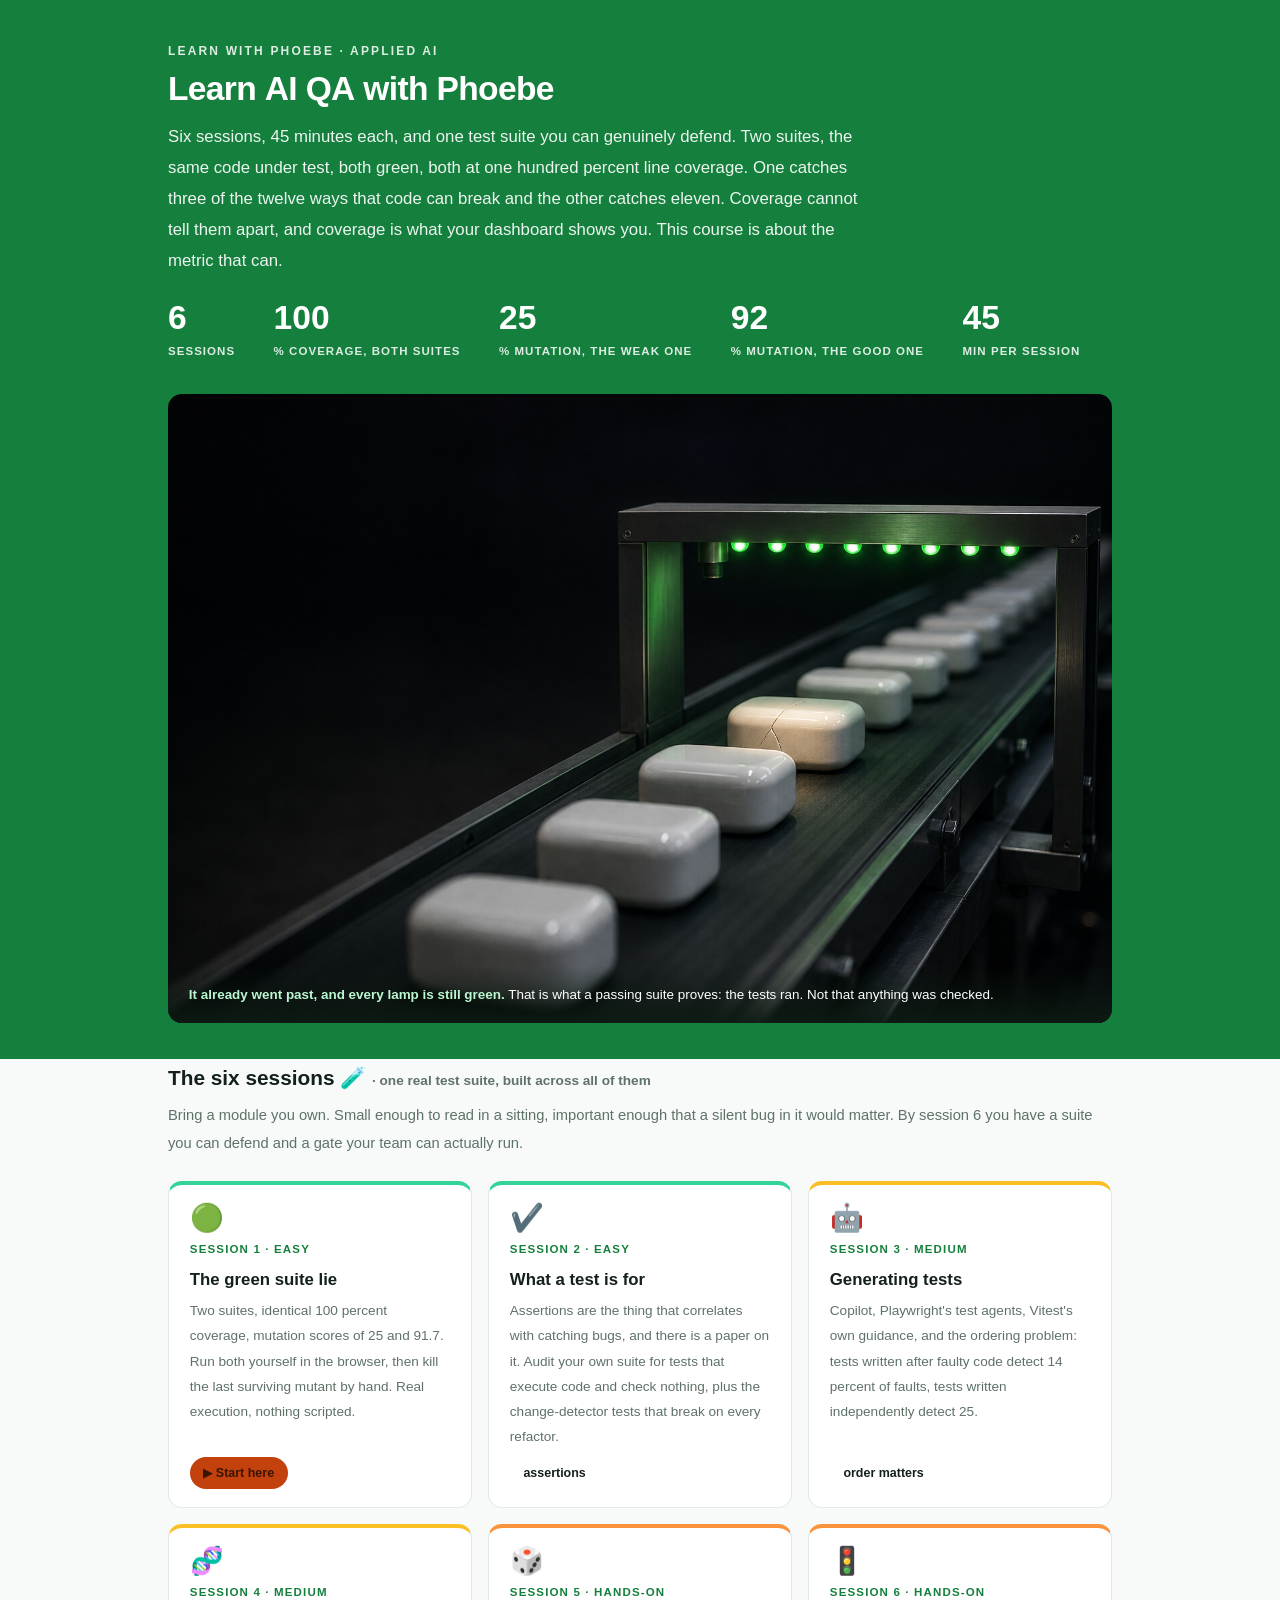
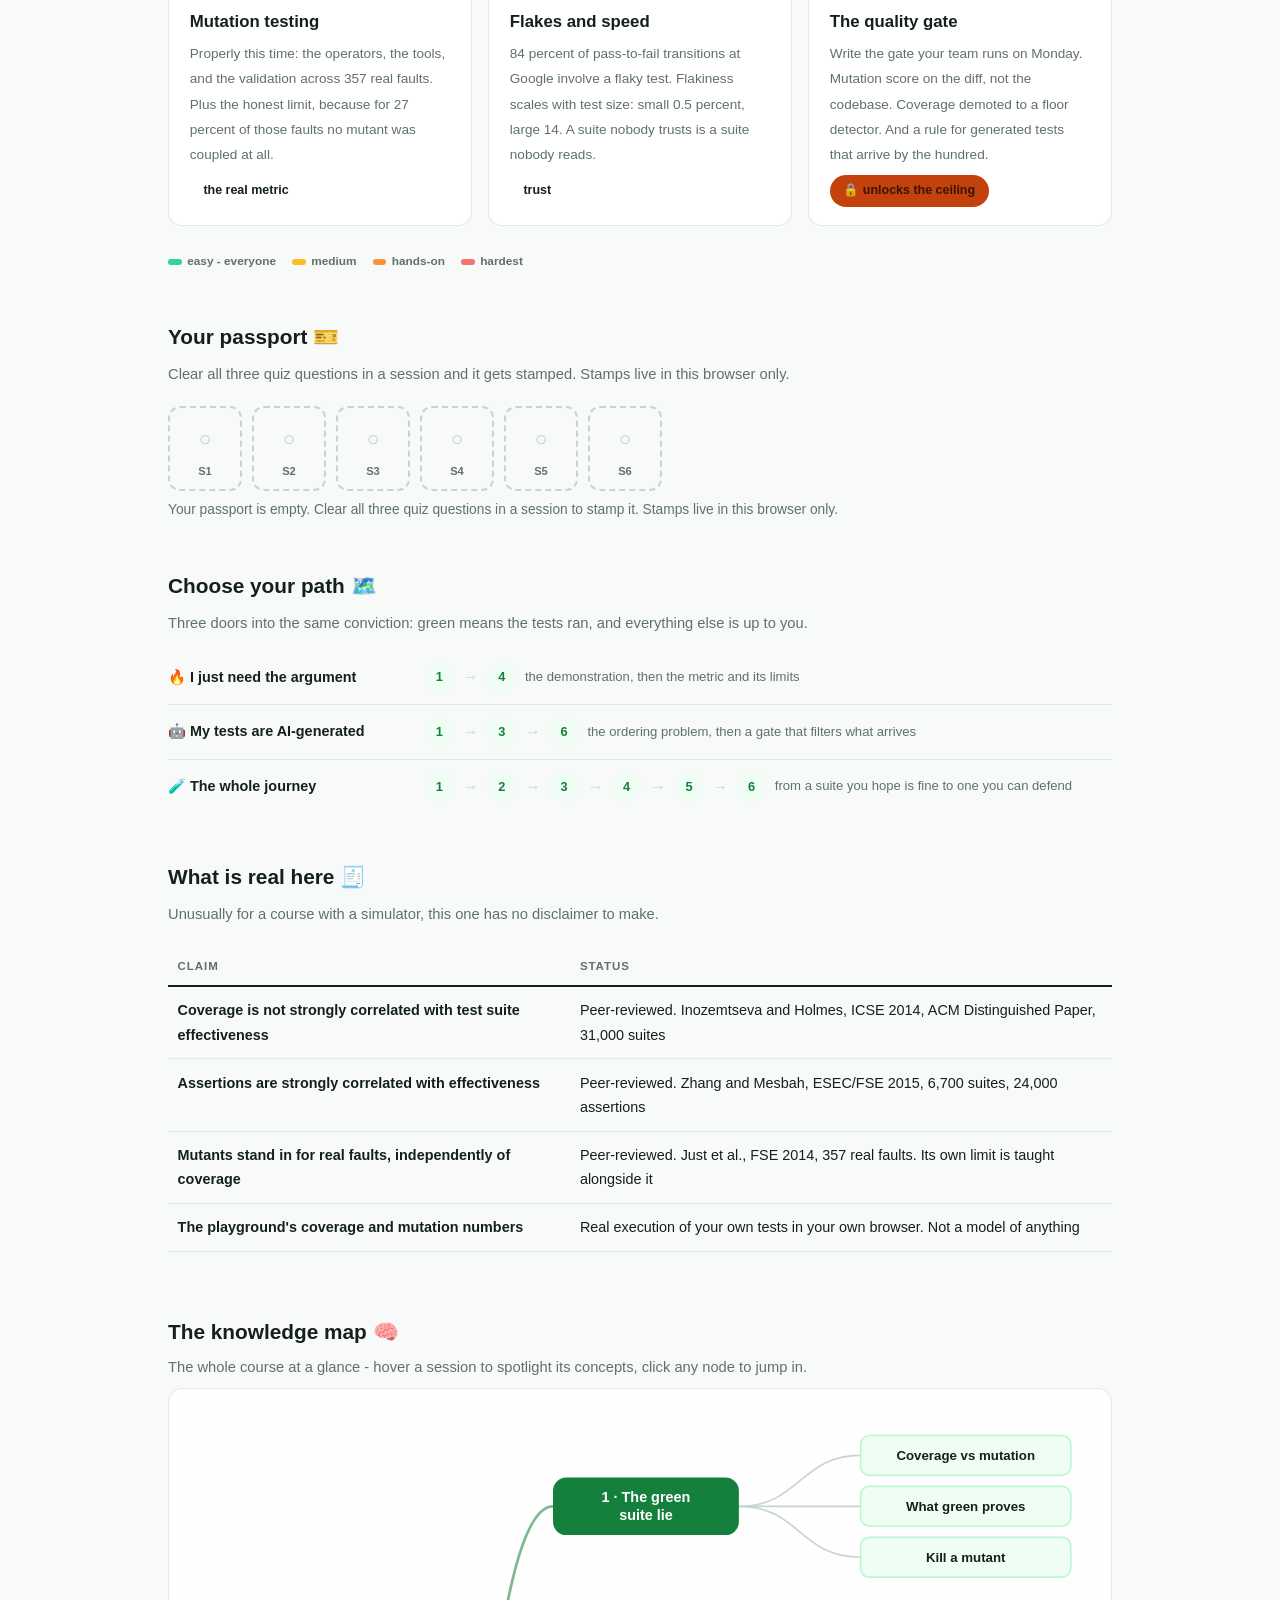
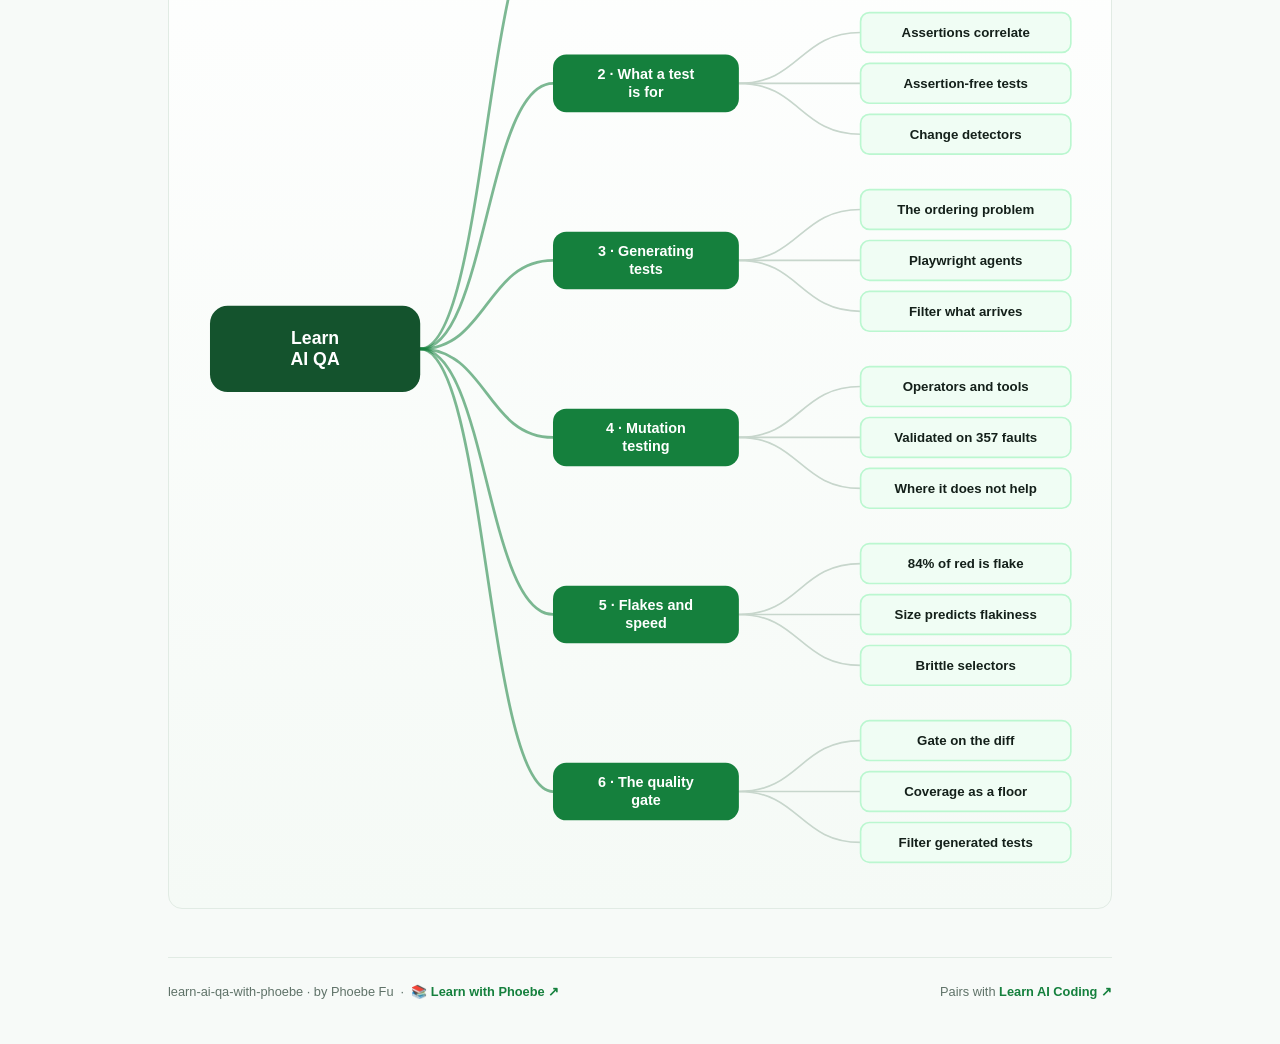
==== commit b661c88c: "Landing page: remove the internal source-map path from the footer The landing page is the course's p" ====
--- a/index.html
+++ b/index.html
@@ -222,7 +222,7 @@
 
   <footer class="pagefoot">
     <span>learn-ai-qa-with-phoebe · by Phoebe Fu &nbsp;·&nbsp; 📚 <a href="https://phoebefu6.github.io/learn-with-phoebe/">Learn with Phoebe ↗</a></span>
-    <span>Pairs with <a href="https://phoebefu6.github.io/learn-ai-coding-with-phoebe/">Learn AI Coding ↗</a> · source map: <span class="mono">materials/official-course-map.md</span></span>
+    <span>Pairs with <a href="https://phoebefu6.github.io/learn-ai-coding-with-phoebe/">Learn AI Coding ↗</a></span>
   </footer>
 
 </main>
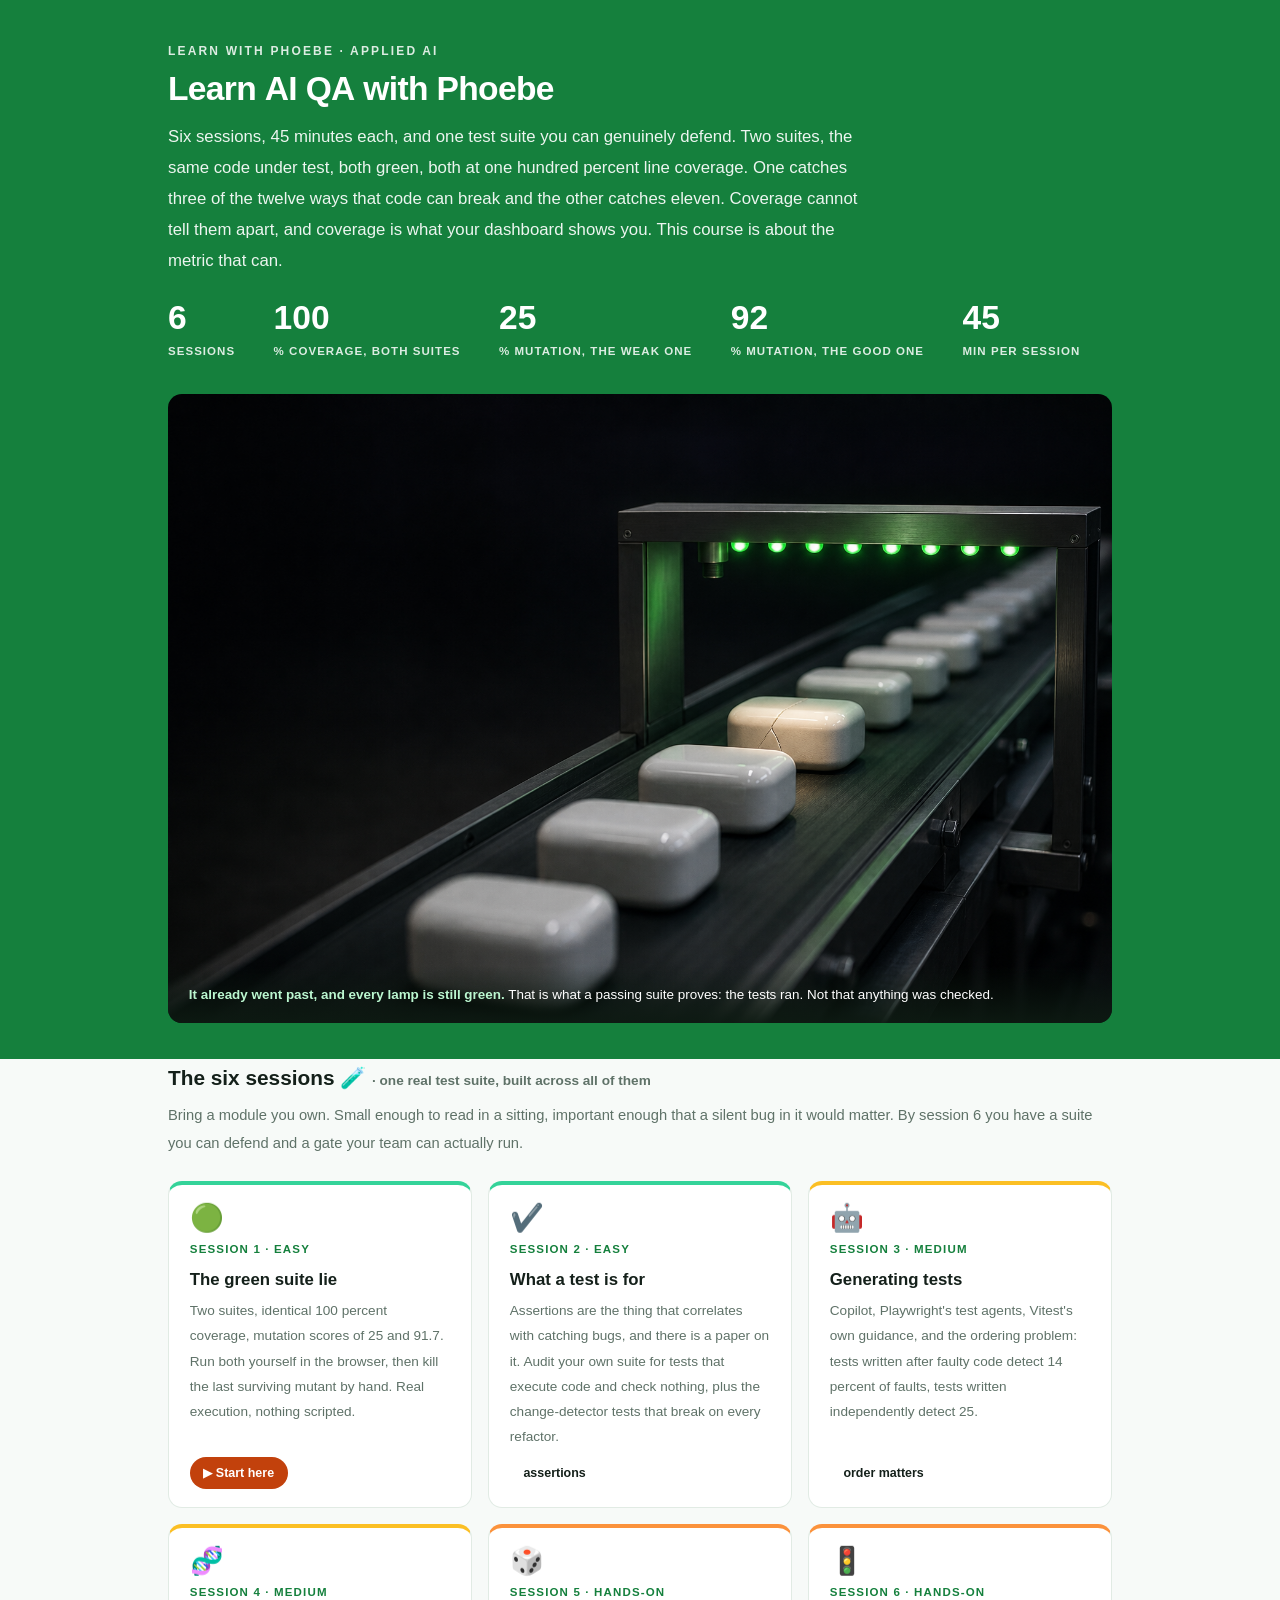
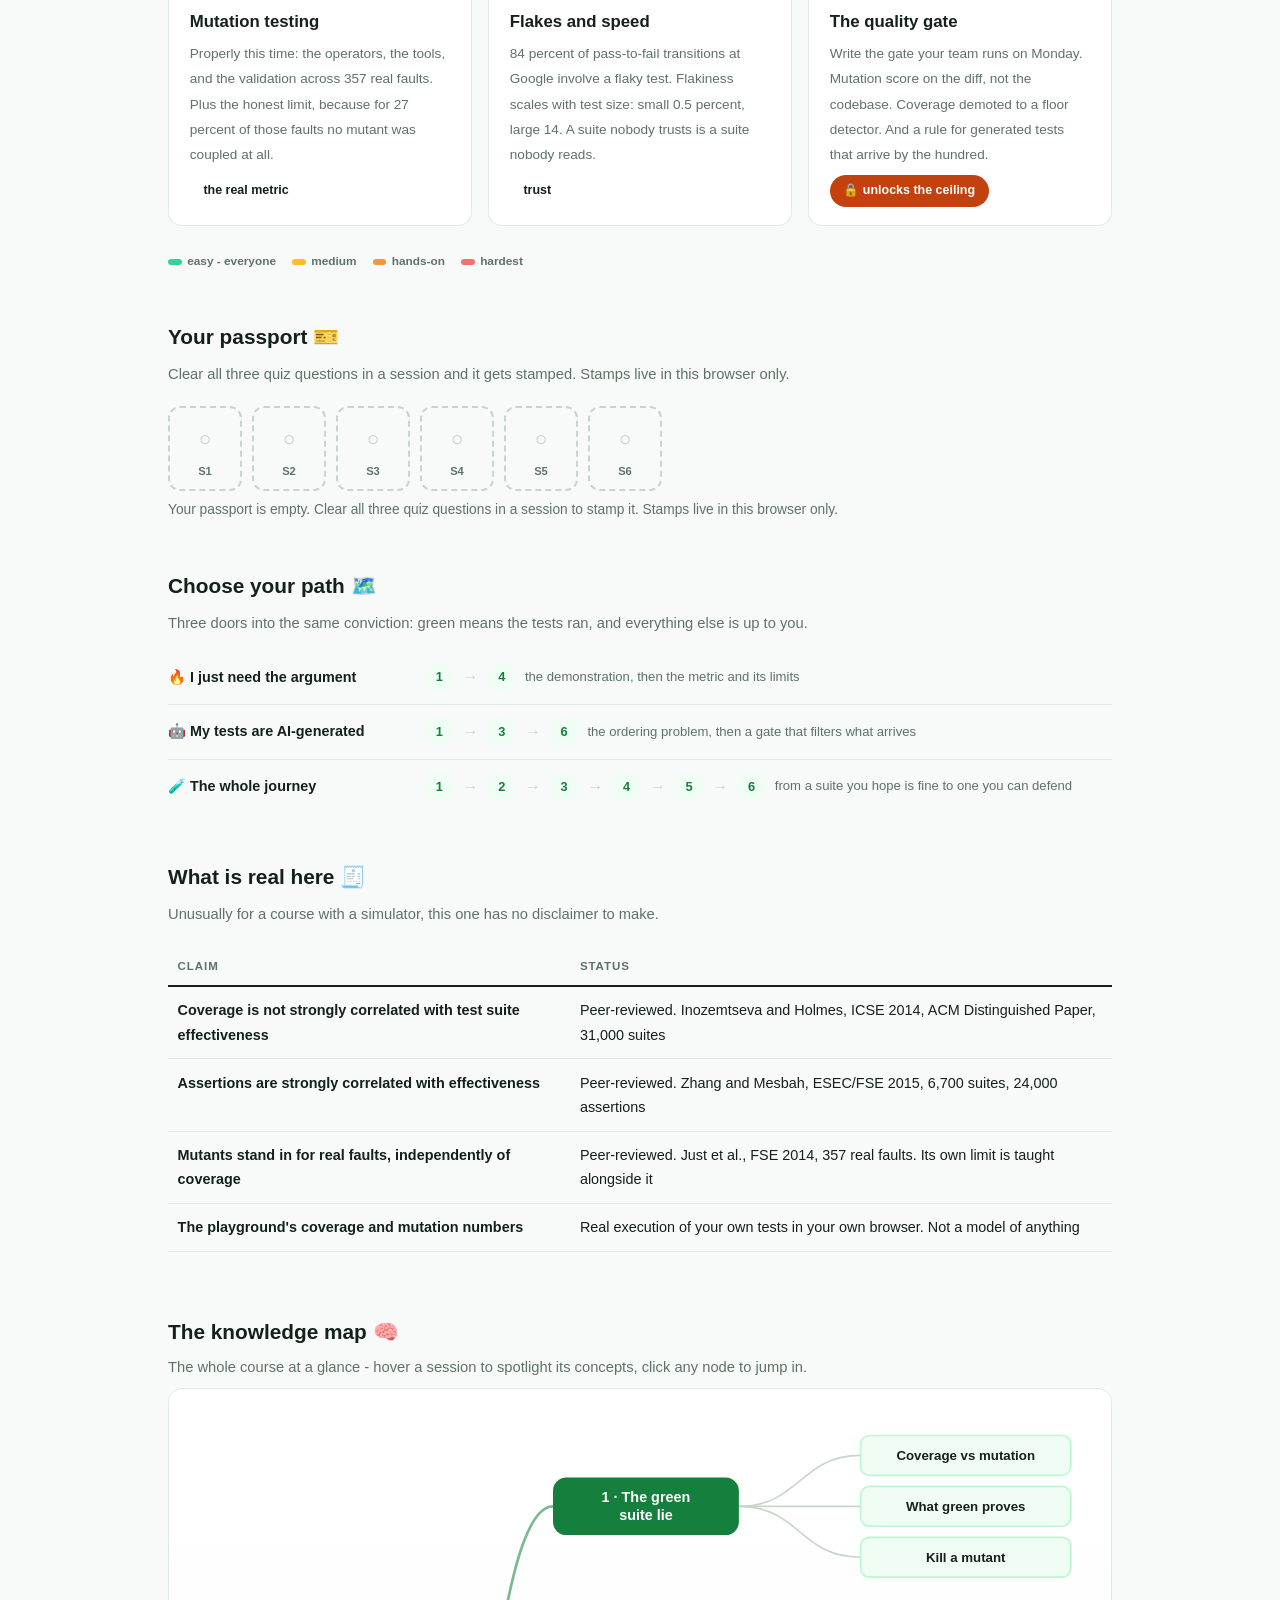
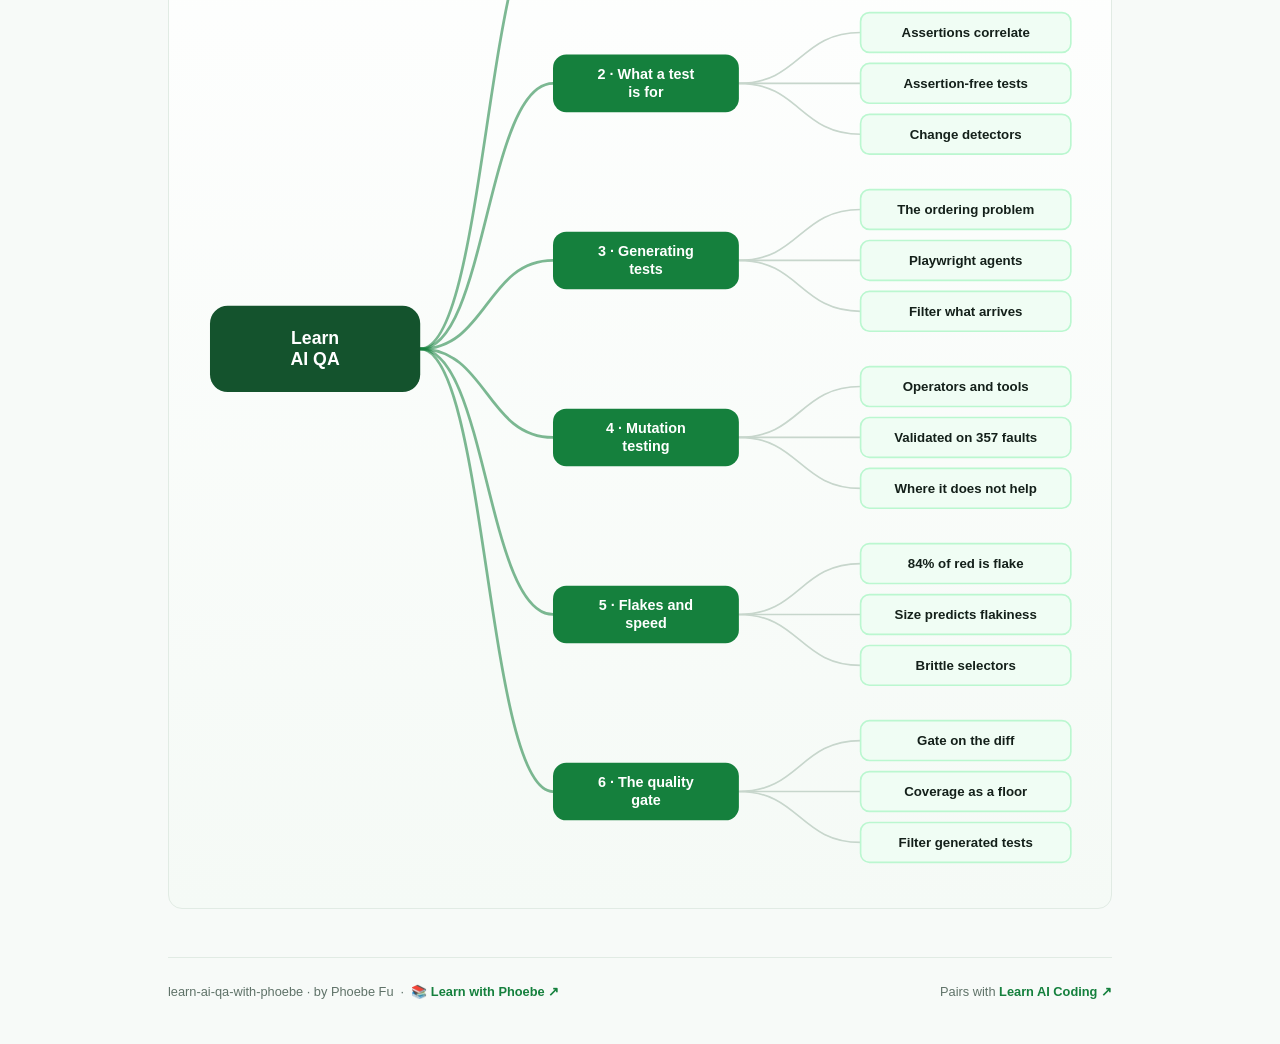
==== commit de2b8522: "Fix unreadable pills and labels: white text on the amber fill The "Real world" pill, build-along ste" ====
--- a/index.html
+++ b/index.html
@@ -19,7 +19,7 @@
 <meta name="twitter:image" content="https://phoebefu6.github.io/learn-ai-qa-with-phoebe/assets/og-cover.png">
 <!-- social:end -->
 <title>Learn AI QA with Phoebe</title>
-<link rel="stylesheet" href="assets/style.css?v=3">
+<link rel="stylesheet" href="assets/style.css?v=6">
 <style>
 
   .stats-row { display: flex; gap: 2.4rem; margin-top: 1.5rem; flex-wrap: wrap; }
--- a/assets/style.css
+++ b/assets/style.css
@@ -86,8 +86,9 @@
   border-bottom: 1px solid var(--hairline);
   padding: .55rem 0;
 }
-.toolbar .wrap { display: flex; align-items: center; gap: .6rem; }
-.toolbar .crumb { font-size: .8rem; color: var(--muted); font-weight: 600; margin-right: auto; }
+.toolbar .wrap { display: flex; align-items: center; gap: .5rem; flex-wrap: nowrap; }
+.toolbar .crumb { font-size: .8rem; color: var(--muted); font-weight: 600; margin-right: auto; min-width: 0; white-space: nowrap; overflow: hidden; text-overflow: ellipsis; }
+.toolbar .btn { white-space: nowrap; flex: none; padding: .38rem .8rem; font-size: .78rem; line-height: 1.2; }
 .toolbar .crumb a { color: var(--indigo); text-decoration: none; }
 .btn {
   border: 1px solid var(--hairline);
@@ -207,7 +208,7 @@
 .pill.solid { background: var(--indigo); color: #fff; }
 .pill.light { background: var(--indigo-50); color: var(--indigo); }
 .pill.inkpill { background: var(--ink); color: #fff; }
-.pill.amber, .pill.peach { background: var(--amber); color: var(--amber-ink); }
+.pill.amber, .pill.peach { background: var(--amber); color: #fff; }
 .pill.bare { color: var(--faint); }
 
 /* ---------- 4D grid ---------- */
@@ -265,7 +266,7 @@
   padding: .15rem .7rem;
 }
 .prompt-box.bad .label { background: var(--faint); color: var(--ink); }
-.prompt-box.good .label { background: var(--amber); color: var(--amber-ink); }
+.prompt-box.good .label { background: var(--amber); color: #fff; }
 .copy-btn {
   position: absolute;
   top: .7rem;
@@ -282,16 +283,20 @@
   transition: background .15s ease;
 }
 .copy-btn:hover { background: rgba(255,255,255,.22); }
-.copy-btn.copied { background: var(--amber); border-color: var(--amber); color: var(--amber-ink); }
+.copy-btn.copied { background: var(--amber); border-color: var(--amber); color: #fff; }
 
 /* ---------- demo steps ---------- */
 .steps { counter-reset: step; margin: .6rem 0 1rem; }
 .step {
-  display: flex;
-  gap: .9rem;
+  display: grid;
+  grid-template-columns: max-content minmax(0, 1fr);
+  column-gap: .9rem;
+  row-gap: .2rem;
   padding: .85rem 0;
   border-bottom: .5px solid var(--hairline);
 }
+.step > * { grid-column: 2; min-width: 0; }
+.step > .prompt-box { margin: .8rem 0 .4rem; }
 .step:last-child { border-bottom: none; }
 .step::before {
   counter-increment: step;
@@ -330,7 +335,7 @@
 .callout.example .ex-pill {
   display: inline-block;
   background: var(--amber);
-  color: var(--amber-ink);
+  color: #fff;
   border-radius: 999px;
   padding: .15rem .7rem;
   font-size: .68rem;
@@ -672,7 +677,7 @@
   font-family: inherit; transition: all .14s ease; white-space: nowrap;
 }
 .sql-btn:hover { background: rgba(255,255,255,.2); }
-.sql-btn.sql-run { background: var(--amber); color: var(--amber-ink); border-color: var(--amber); }
+.sql-btn.sql-run { background: var(--amber); color: #fff; border-color: var(--amber); }
 .sql-btn.sql-run:hover { filter: brightness(1.05); }
 .sql-label {
   display: block;
@@ -795,7 +800,10 @@
   /* 44px tap targets */
   details.card summary { min-height: 44px; }
   .qopt { min-height: 44px; display: flex; align-items: center; padding: .7rem .9rem; }
-  .toolbar .btn, .pagefoot a { min-height: 44px; display: inline-flex; align-items: center; }
+  .toolbar .btn, .pagefoot a { min-height: 44px; display: inline-flex; align-items: center; justify-content: center; }
+  .toolbar .crumb, .toolbar #zoom-toggle { display: none; }
+  .toolbar .btn { flex: 1 1 0; padding: .3rem .4rem; font-size: .72rem; }
+  table.clean { display: block; overflow-x: auto; -webkit-overflow-scrolling: touch; }
 }
 
 @media (max-width: 640px) {
@@ -923,7 +931,7 @@
   z-index: 2;
 }
 .hs-pin:hover { transform: translate(-50%, -50%) scale(1.18); }
-.hs-pin.on { background: var(--amber); color: var(--amber-ink); }
+.hs-pin.on { background: var(--amber); color: #fff; }
 .hs-pin::before {
   content: ""; position: absolute; inset: -7px; border-radius: 999px;
   border: 2px solid var(--indigo); opacity: 0;
@@ -1069,7 +1077,7 @@
   padding: 4px 11px; border-radius: 999px;
   background: rgba(255,255,255,.15);
 }
-.stakes-read .sk-delta.good { background: var(--amber); color: var(--amber-ink); }
+.stakes-read .sk-delta.good { background: var(--amber); color: #fff; }
 .stakes-read .sk-delta.bad { background: #FCA5A5; color: #7f1d1d; }
 
 /* --- 6. scorecard: halfway self-grade ------------------ */
@@ -1105,7 +1113,7 @@
   background: var(--indigo-50); color: var(--indigo-deep);
   border: 1px solid var(--indigo-soft); cursor: default;
 }
-.pp-pill.full { background: var(--amber); color: var(--amber-ink); border-color: var(--amber); }
+.pp-pill.full { background: var(--amber); color: #fff; border-color: var(--amber); }
 .pp-strip { display: flex; gap: 10px; flex-wrap: wrap; margin: 18px 0 6px; }
 .pp-stamp {
   display: flex; flex-direction: column; align-items: center; gap: 6px;
@@ -1132,7 +1140,7 @@
   display: inline-block; margin-bottom: 7px;
   font: 800 0.68rem Inter, sans-serif; letter-spacing: .07em;
   text-transform: uppercase; padding: 3px 10px; border-radius: 999px;
-  background: var(--amber); color: var(--amber-ink);
+  background: var(--amber); color: #fff;
 }
 
 /* --- mobile floor (desktop is the product) ------------- */
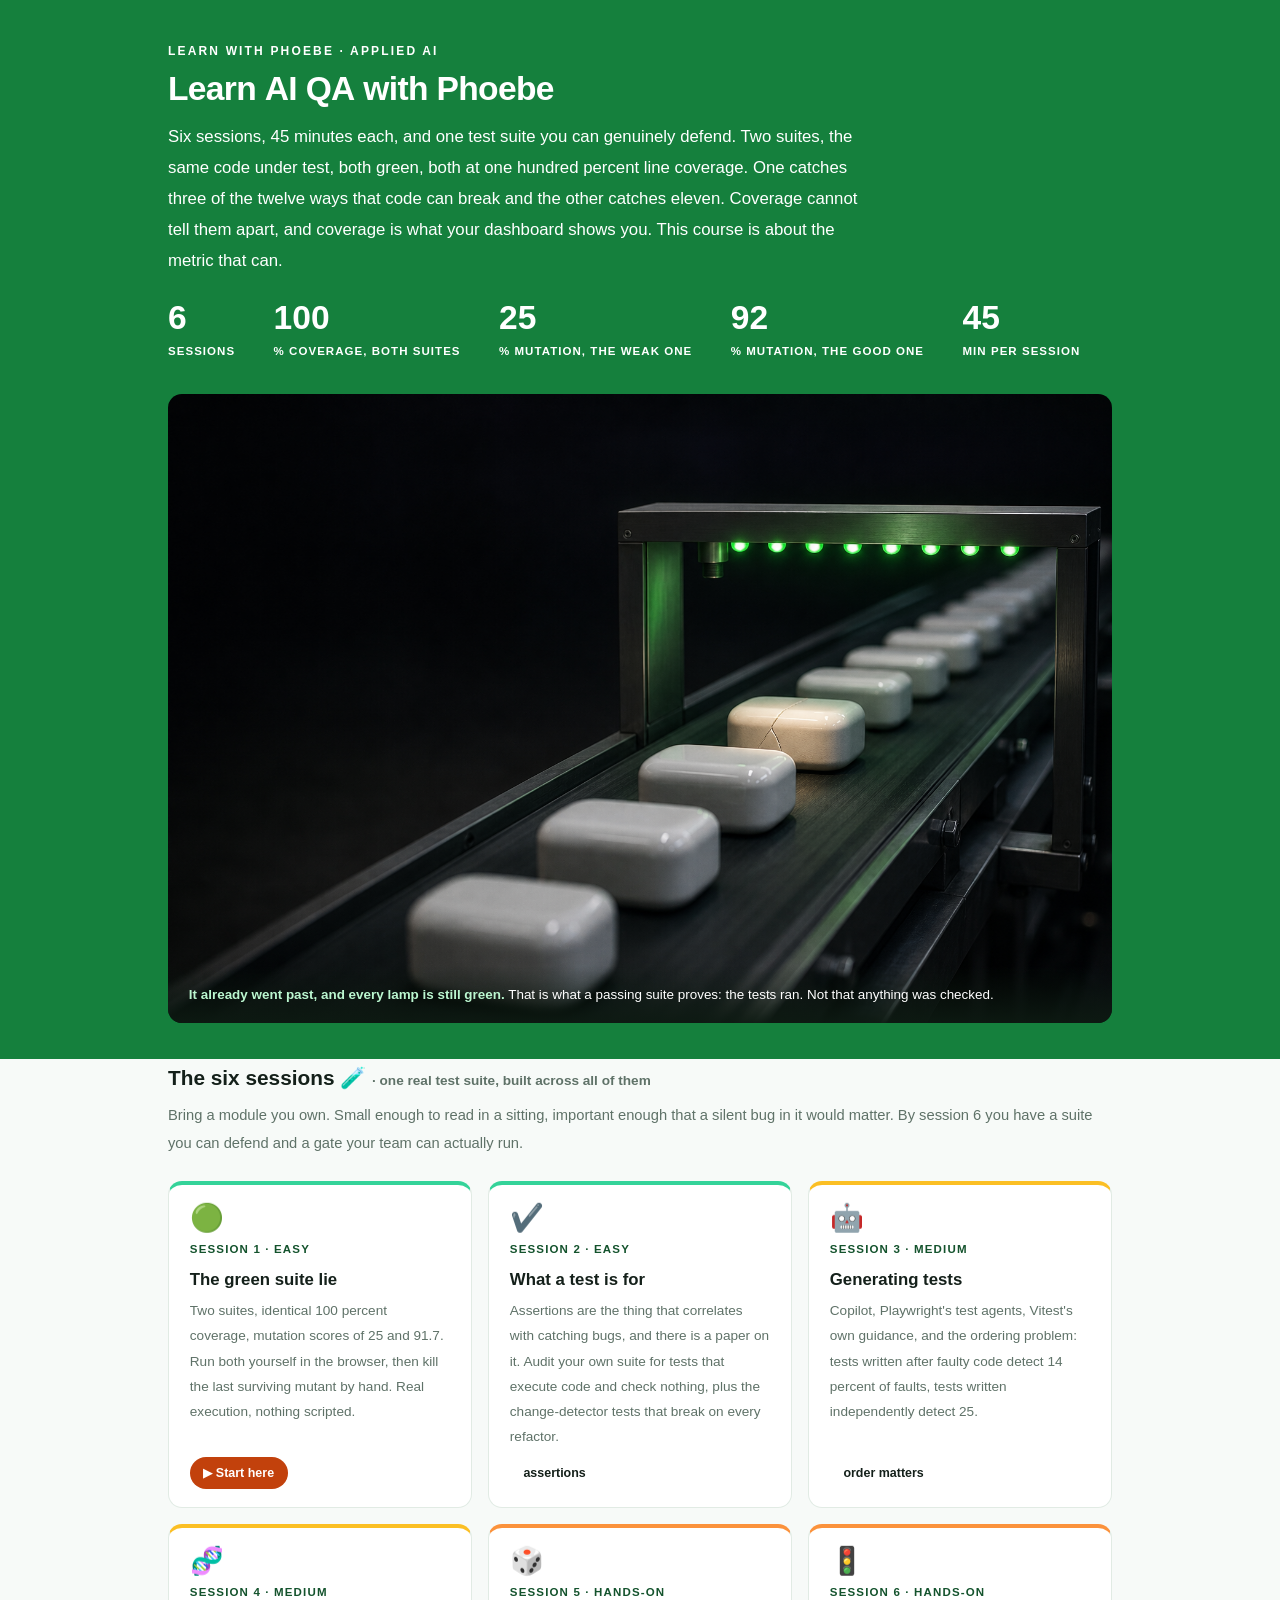
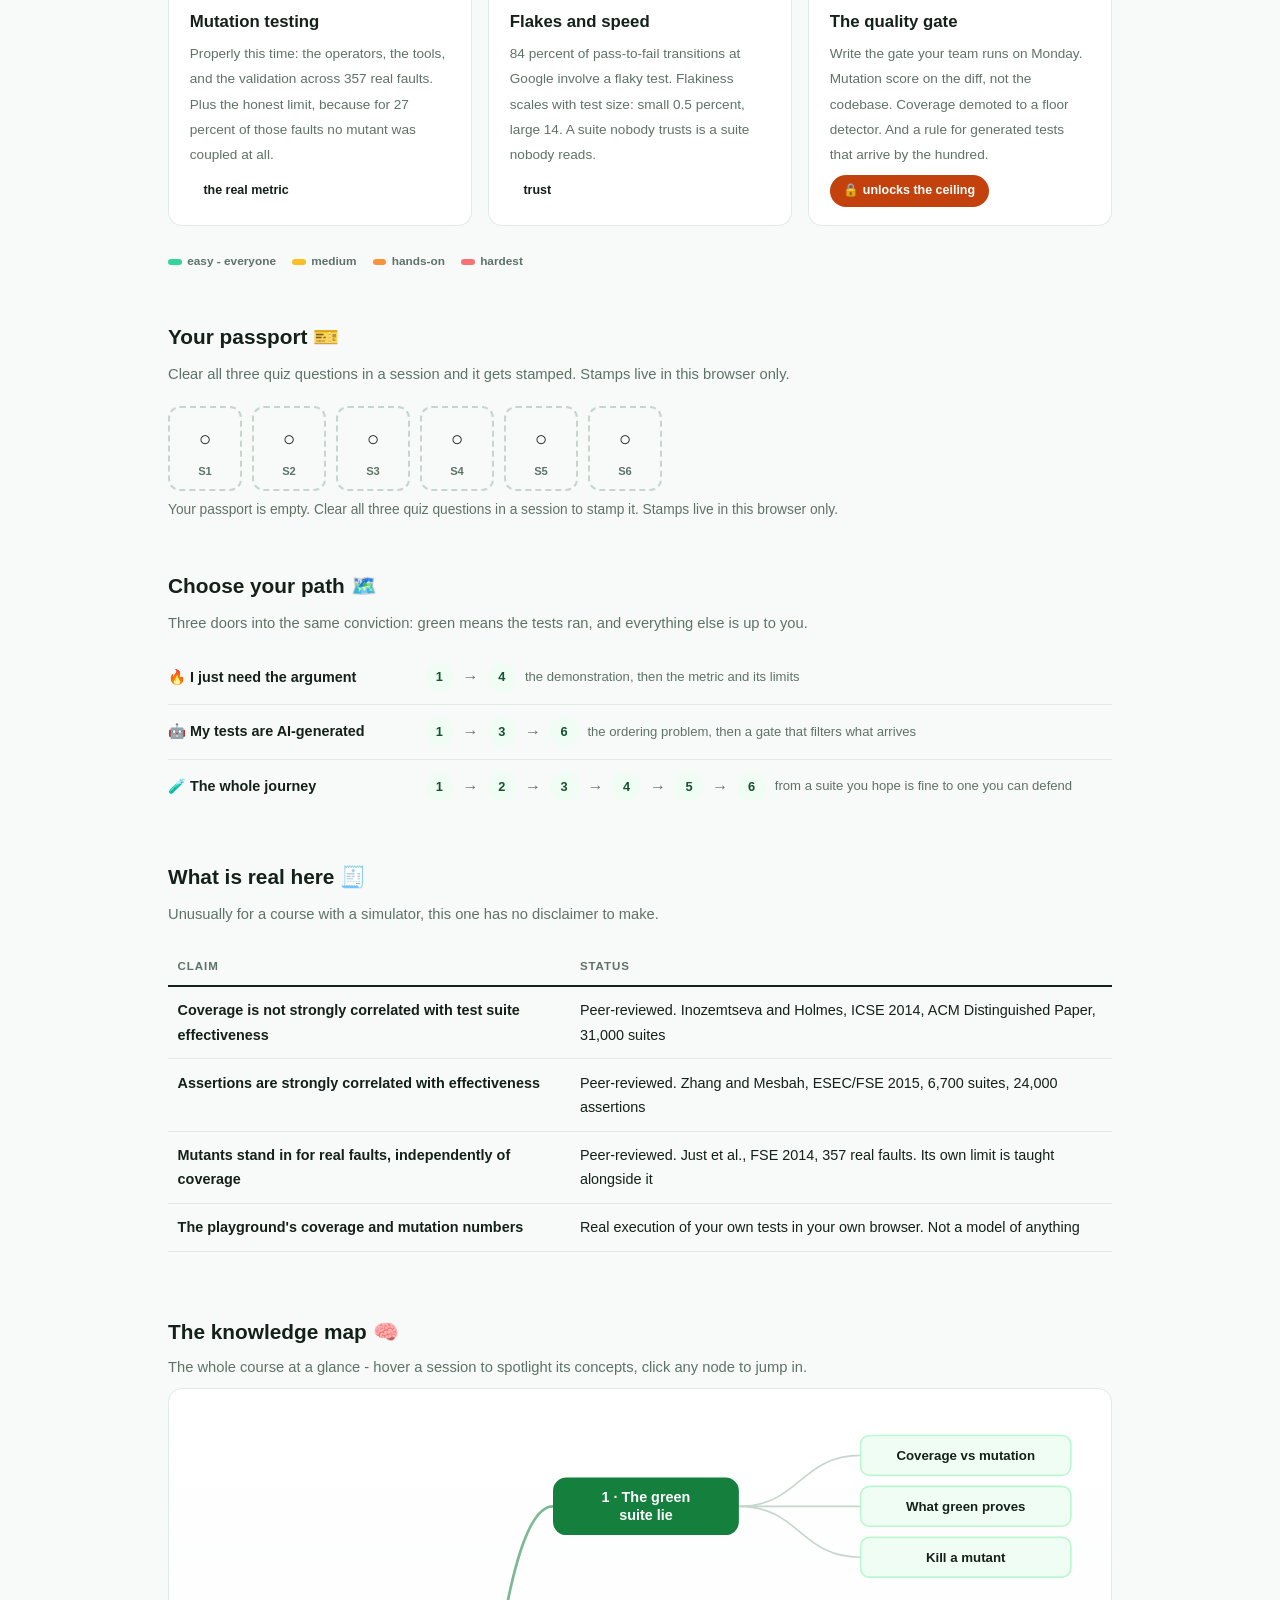
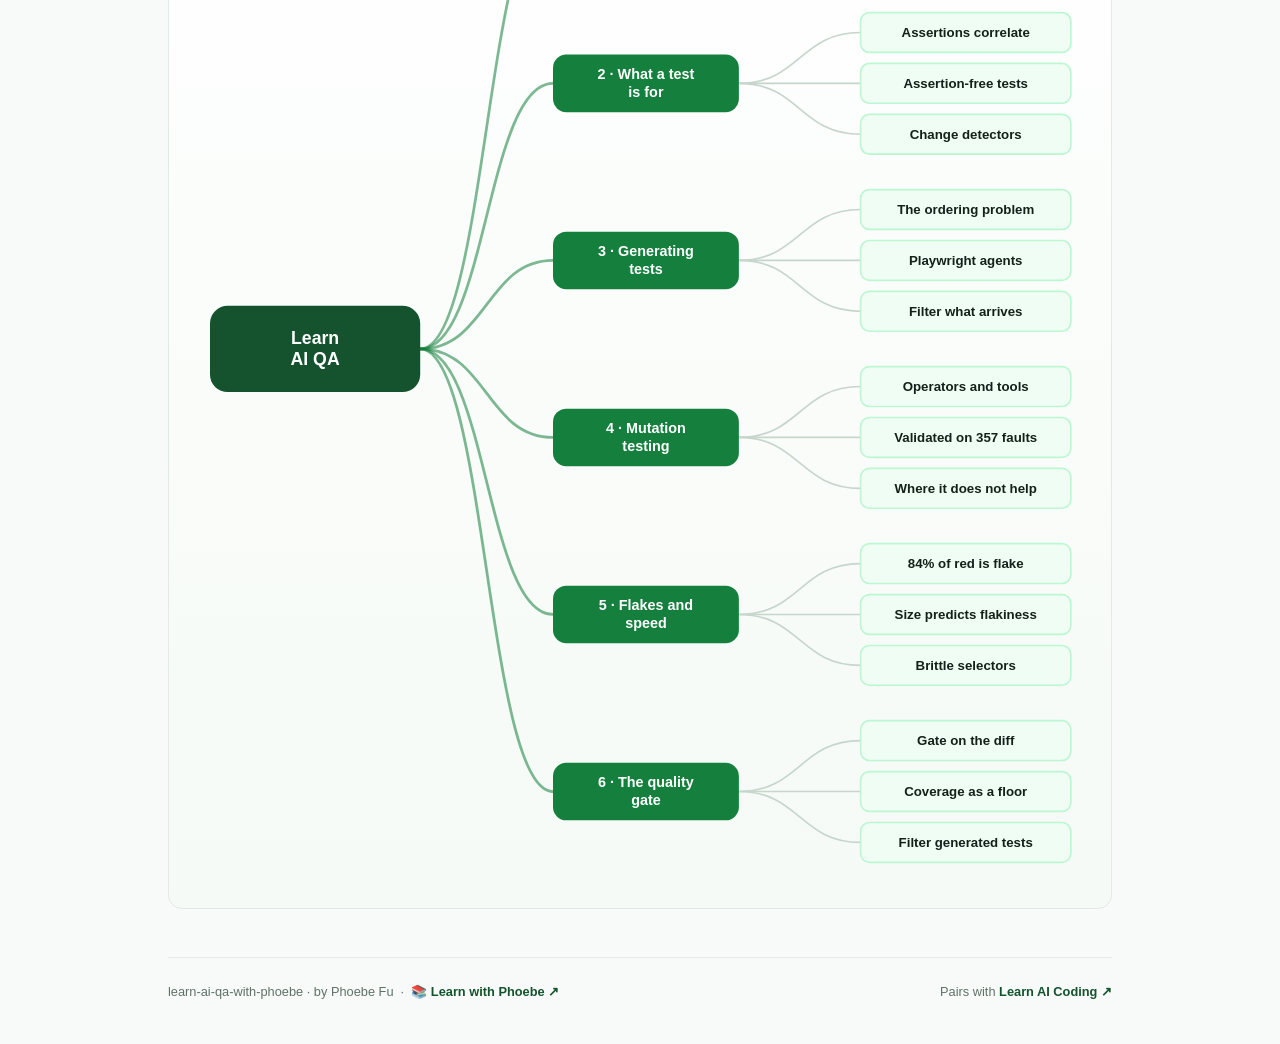
==== commit 2d908e0d: "Light surfaces everywhere: lightbox, cheat panel, code boxes; contrast and phone-width fixes Every d" ====
--- a/index.html
+++ b/index.html
@@ -19,12 +19,12 @@
 <meta name="twitter:image" content="https://phoebefu6.github.io/learn-ai-qa-with-phoebe/assets/og-cover.png">
 <!-- social:end -->
 <title>Learn AI QA with Phoebe</title>
-<link rel="stylesheet" href="assets/style.css?v=6">
+<link rel="stylesheet" href="assets/style.css?v=22">
 <style>
 
   .stats-row { display: flex; gap: 2.4rem; margin-top: 1.5rem; flex-wrap: wrap; }
   .stat b { display: block; font-size: 2.1rem; font-weight: 800; line-height: 1.05; font-variant-numeric: tabular-nums; }
-  .stat span { font-size: .72rem; opacity: .85; text-transform: uppercase; letter-spacing: .09em; font-weight: 600; }
+  .stat span { font-size: .72rem; opacity: 1; text-transform: uppercase; letter-spacing: .09em; font-weight: 600; }
 
   .course-grid { display: grid; grid-template-columns: repeat(auto-fit, minmax(17rem, 1fr)); gap: 1rem; margin-top: 1.5rem; }
   .course-card {
@@ -57,9 +57,9 @@
   .path { display: flex; gap: .55rem; align-items: center; padding: .75rem 0; border-bottom: .5px solid var(--hairline); flex-wrap: wrap; }
   .path:last-child { border-bottom: none; }
   .path b { min-width: 15.5rem; font-size: .9rem; }
-  .path .pstep { background: var(--indigo-50); color: var(--indigo); border-radius: 999px; padding: .16rem .68rem; font-weight: 700; font-size: .8rem; text-decoration: none; transition: all .12s ease; }
+  .path .pstep { background: var(--indigo-50); color: var(--indigo-deep); border-radius: 999px; padding: .16rem .68rem; font-weight: 700; font-size: .8rem; text-decoration: none; transition: all .12s ease; }
   .path .pstep:hover { background: var(--indigo); color: #fff; }
-  .path .parr { color: var(--faint); font-weight: 700; }
+  .path .parr { color: var(--muted); font-weight: 700; }
 
   .mm-section { margin-top: 1.6rem; }
   .mm-section h2 { font-size: 1.3rem; font-weight: 800; margin-bottom: .2rem; }
@@ -82,6 +82,7 @@
   .hero-art figcaption b { color: #BBF7D0; }
   @media (max-width: 720px) { .hero-art figcaption { position: static; background: #0D1A12; } }
 </style>
+<style>/* contrast-patch-2 */ .cnum, .course-card .cnum, .paths a, .pagefoot a, .pstep, .path .pstep { color: var(--indigo-deep); }</style>
 </head>
 <body>
 
@@ -260,6 +261,6 @@
 };
 </script>
 <script src="assets/mindmap.js?v=1"></script>
-<script src="assets/app.js?v=1"></script>
+<script src="assets/app.js?v=22"></script>
 </body>
 </html>
--- a/assets/style.css
+++ b/assets/style.css
@@ -16,8 +16,8 @@
   --amber-ink: #3A1503;
   --amber-50: #FEF0E7;
   --paper: #F7FAF8;
-  --code-bg: #0D1A12;
-  --code-ink: #DCEBE1;
+  --code-bg: #F0FDF4;
+  --code-ink: #14201A;
   --radius: 14px;
 }
 
@@ -47,7 +47,7 @@
   font-size: .75rem;
   letter-spacing: .18em;
   text-transform: uppercase;
-  opacity: .85;
+  opacity: 1;
   font-weight: 600;
 }
 .masthead h1 {
@@ -58,7 +58,7 @@
   letter-spacing: -.02em;
 }
 .masthead h1 .accent { color: inherit; }
-.masthead .sub { font-size: 1.05rem; opacity: .92; max-width: 44rem; }
+.masthead .sub { font-size: 1.05rem; opacity: 1; max-width: 44rem; }
 
 .chip-row { display: flex; flex-wrap: wrap; gap: .5rem; margin-top: 1.1rem; }
 .chip {
@@ -72,7 +72,7 @@
   white-space: nowrap;
 }
 .chip.level { background: #fff; color: var(--indigo); }
-.chip.audience { background: rgba(255,255,255,.16); color: #fff; border: 1px solid rgba(255,255,255,.35); }
+.chip.audience { background: rgba(255,255,255,.08); color: #fff; border: 1px solid rgba(255,255,255,.35); }
 .chip.time { background: var(--ink); color: #fff; font-variant-numeric: tabular-nums; }
 
 
@@ -209,7 +209,7 @@
 .pill.light { background: var(--indigo-50); color: var(--indigo); }
 .pill.inkpill { background: var(--ink); color: #fff; }
 .pill.amber, .pill.peach { background: var(--amber); color: #fff; }
-.pill.bare { color: var(--faint); }
+.pill.bare { color: var(--muted); }
 
 /* ---------- 4D grid ---------- */
 .grid-2 { display: grid; grid-template-columns: repeat(auto-fit, minmax(15rem, 1fr)); gap: .8rem; margin: .5rem 0 1rem; }
@@ -238,10 +238,11 @@
 table.clean td:first-child { font-weight: 600; }
 
 /* ---------- prompt boxes ---------- */
-.prompt-box {
+.prompt-box{
   position: relative;
-  background: var(--code-bg);
-  color: var(--code-ink);
+  background: #F0FDF4;
+  border: 1px solid #E1EBE4;
+  color: #14201A;
   border-radius: var(--radius);
   padding: 1.1rem 1.2rem;
   margin: 1rem 0 1.2rem;
@@ -251,12 +252,12 @@
   white-space: pre-wrap;
   word-break: break-word;
 }
-.prompt-box .label {
+.prompt-box .label{
   position: absolute;
   top: -0.7rem;
   left: 1rem;
-  background: var(--indigo);
-  color: #fff;
+  background: #15803D;
+  color: #FFFFFF;
   font-family: "Inter", -apple-system, sans-serif;
   font-size: .68rem;
   font-weight: 700;
@@ -267,13 +268,13 @@
 }
 .prompt-box.bad .label { background: var(--faint); color: var(--ink); }
 .prompt-box.good .label { background: var(--amber); color: #fff; }
-.copy-btn {
+.copy-btn{
   position: absolute;
   top: .7rem;
   right: .7rem;
-  background: rgba(255,255,255,.1);
-  border: 1px solid rgba(255,255,255,.25);
-  color: #fff;
+  background: #FFFFFF;
+  border: 1px solid #E1EBE4;
+  color: #14201A;
   border-radius: 999px;
   padding: .25rem .8rem;
   font-size: .72rem;
@@ -282,7 +283,7 @@
   font-family: "Inter", -apple-system, sans-serif;
   transition: background .15s ease;
 }
-.copy-btn:hover { background: rgba(255,255,255,.22); }
+.copy-btn:hover { background: #E1EBE4; }
 .copy-btn.copied { background: var(--amber); border-color: var(--amber); color: #fff; }
 
 /* ---------- demo steps ---------- */
@@ -372,11 +373,11 @@
   gap: .4rem;
 }
 
-.lightbox {
+.lightbox{
   position: fixed;
   inset: 0;
   z-index: 100;
-  background: rgba(20,32,26,.9);
+  background: rgba(247,250,248,.97);
   display: none;
   align-items: center;
   justify-content: center;
@@ -384,8 +385,10 @@
   cursor: zoom-out;
 }
 .lightbox.open { display: flex; }
-.lightbox .inner {
+.lightbox .inner{
   background: #fff;
+  border: 1px solid #E1EBE4;
+  box-shadow: 0 10px 40px rgba(20,32,26,.14);
   border-radius: var(--radius);
   padding: 2rem;
   max-width: 94vw;
@@ -393,13 +396,12 @@
   overflow: auto;
 }
 .lightbox .inner svg, .lightbox .inner img { width: min(88vw, 70rem); height: auto; }
-.lightbox .close-hint {
+.lightbox .close-hint{
   position: fixed;
   top: 1rem; right: 1.4rem;
-  color: #fff;
+  color: #14201A;
   font-size: .8rem;
   font-weight: 600;
-  opacity: .8;
 }
 
 /* ---------- courses covered ---------- */
@@ -418,19 +420,20 @@
 .covered-row .note { margin-left: auto; color: var(--muted); font-size: .78rem; text-align: right; }
 
 /* ---------- cheat sheet footer ---------- */
-.cheat {
-  background: var(--ink);
-  color: #fff;
+.cheat{
+  background: #F0FDF4;
+  border: 1px solid #E1EBE4;
+  color: #14201A;
   border-radius: var(--radius);
   padding: 1.6rem 1.6rem 1.3rem;
   margin-top: 3rem;
 }
 .cheat h3 { font-size: 1.1rem; margin-bottom: 1rem; }
-.cheat h3 span { color: var(--indigo-soft); }
+.cheat h3 span { color: #15803D; }
 .cheat .grid-2 { gap: 1rem; }
 .cheat .cheat-item { border-left: 3px solid var(--indigo-mid); padding-left: .8rem; }
-.cheat .cheat-item b { display: block; font-size: .85rem; color: var(--indigo-soft); }
-.cheat .cheat-item span { font-size: .82rem; opacity: .85; }
+.cheat .cheat-item b { display: block; font-size: .85rem; color: #14532D; }
+.cheat .cheat-item span { font-size: .82rem; color: #5F7268; }
 
 footer.pagefoot {
   border-top: 1px solid var(--hairline);
@@ -525,7 +528,7 @@
   margin-top: 1.1rem;
   flex-wrap: wrap;
 }
-.journey .jlabel { font-size: .7rem; font-weight: 700; text-transform: uppercase; letter-spacing: .09em; opacity: .8; margin-right: .3rem; }
+.journey .jlabel { font-size: .7rem; font-weight: 700; text-transform: uppercase; letter-spacing: .09em; opacity: 1; margin-right: .3rem; }
 .journey a {
   width: 1.7rem; height: 1.7rem;
   border-radius: 999px;
@@ -1123,7 +1126,7 @@
   transition: all .18s ease;
 }
 .pp-stamp:hover { border-color: var(--indigo-soft); }
-.pp-stamp i { font-size: 1.3rem; font-style: normal; opacity: .35; }
+.pp-stamp i { font-size: 1.3rem; font-style: normal; opacity: 1; }
 .pp-stamp b { font: 800 0.7rem Inter, sans-serif; }
 .pp-stamp.got {
   border-style: solid; border-color: var(--indigo);
@@ -1323,3 +1326,35 @@
 }
 
 .callout.warn { background: #FEF2F2; border-left: 4px solid #B91C1C; }
+
+/* layout-patch-3: phone-width overflow (2026-10-10) */
+.sql-bar { flex-wrap: wrap; }
+@media (max-width: 480px) {
+  .covered-row { flex-wrap: wrap; }
+  .covered-row .note { margin-left: 0; text-align: left; flex-basis: 100%; }
+  details.card summary { flex-wrap: wrap; }
+  details.card summary .mini { white-space: normal; }
+  .wk, .sqlbox, .prompt-box, pre { max-width: 100%; overflow-x: auto; }
+  .mono, code, strong, .note { overflow-wrap: anywhere; }
+  select, input[type=range], label { max-width: 100%; }
+  canvas, svg, img { max-width: 100%; height: auto; }
+  .tree-kids, .tree-node-wrap, .tree-node, .rb-night, .al-row, .gd-field, .tl-row, .sl-row { max-width: 100%; overflow-x: auto; }
+  .tl-cols, .sl-cols, .bb-cols, .ev-cols, [class$="-cols"] { grid-template-columns: 1fr !important; display: grid; }
+  .tl-cols > *, .sl-cols > *, [class$="-cols"] > * { min-width: 0; max-width: 100%; }
+  .mono { white-space: normal; }
+  .er-w, .bb-lab, .tl-lev, .sl-lev { max-width: 100%; white-space: normal; }
+}
+/* contrast-patch-2b */
+.cheat a { color: var(--indigo-deep, var(--ink)); }
+.chip.audience { background: transparent; border-color: rgba(255,255,255,.55); }
+.masthead a, .masthead .sub a { color: #fff; text-decoration: underline; text-underline-offset: 2px; }
+.prompt-box b, .prompt-box strong { color: var(--indigo-deep, var(--ink)); }
+.prompt-box span, .prompt-box em, .prompt-box i { color: inherit; }
+.pp-stamp i { color: var(--ink); }
+/* contrast-patch-2 */
+.klabel, .section-kicker .klabel, details.card summary .caret, .crumb a, .toolbar .crumb a, .pagenav a, .pagefoot a, footer.pagefoot a, .pagefoot p a, .cnum, .course-card .cnum, .pill.light, .covered-row .status.light, .paths a, .tag.concept, .chip.level, .quiz-score, .mmd-launch, .mode.self, .legend .pill.light { color: var(--indigo-deep); }
+.chip.audience { background: transparent; border-color: rgba(255,255,255,.55); }
+.journey a { background: var(--indigo-deep); border-color: rgba(255,255,255,.6); }
+.skip-link { background: var(--indigo-deep); }
+/* contrast-patch-2c */
+.qa-ln { opacity: 1; color: #991B1B; }
